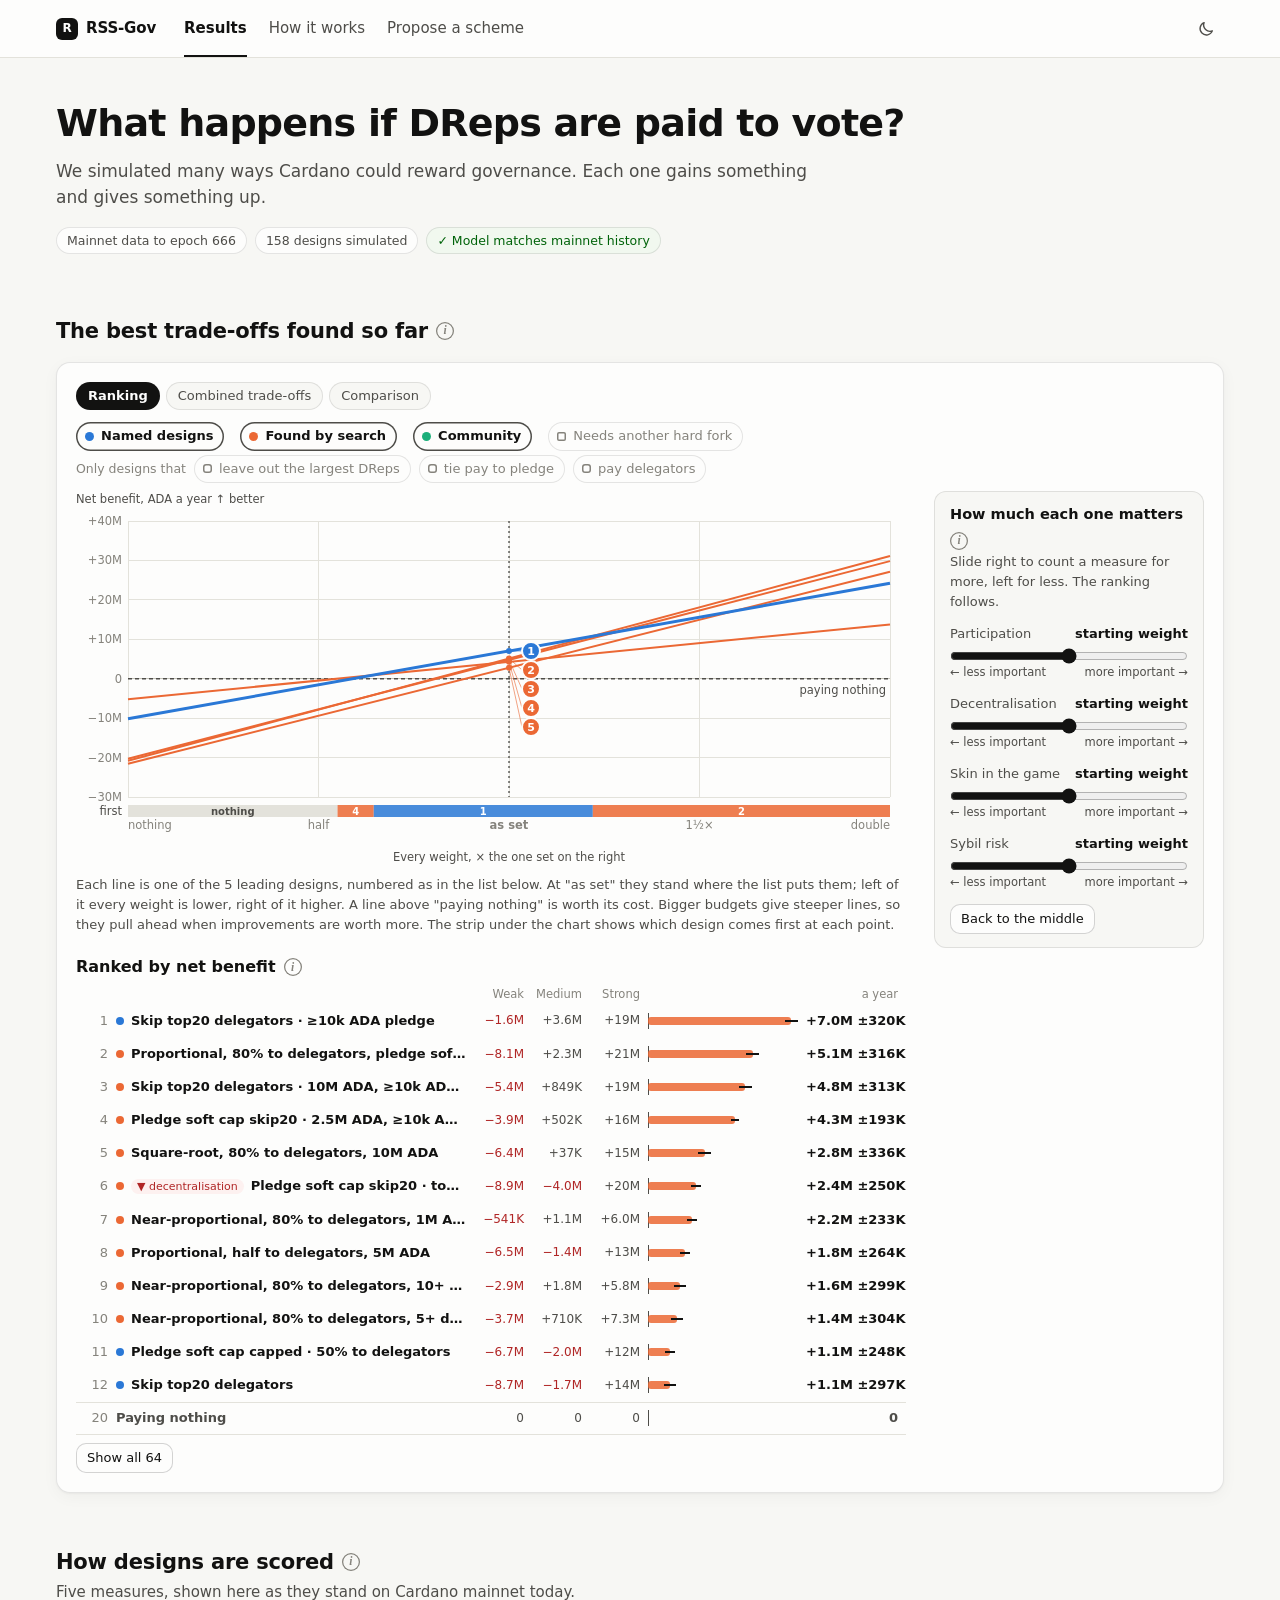
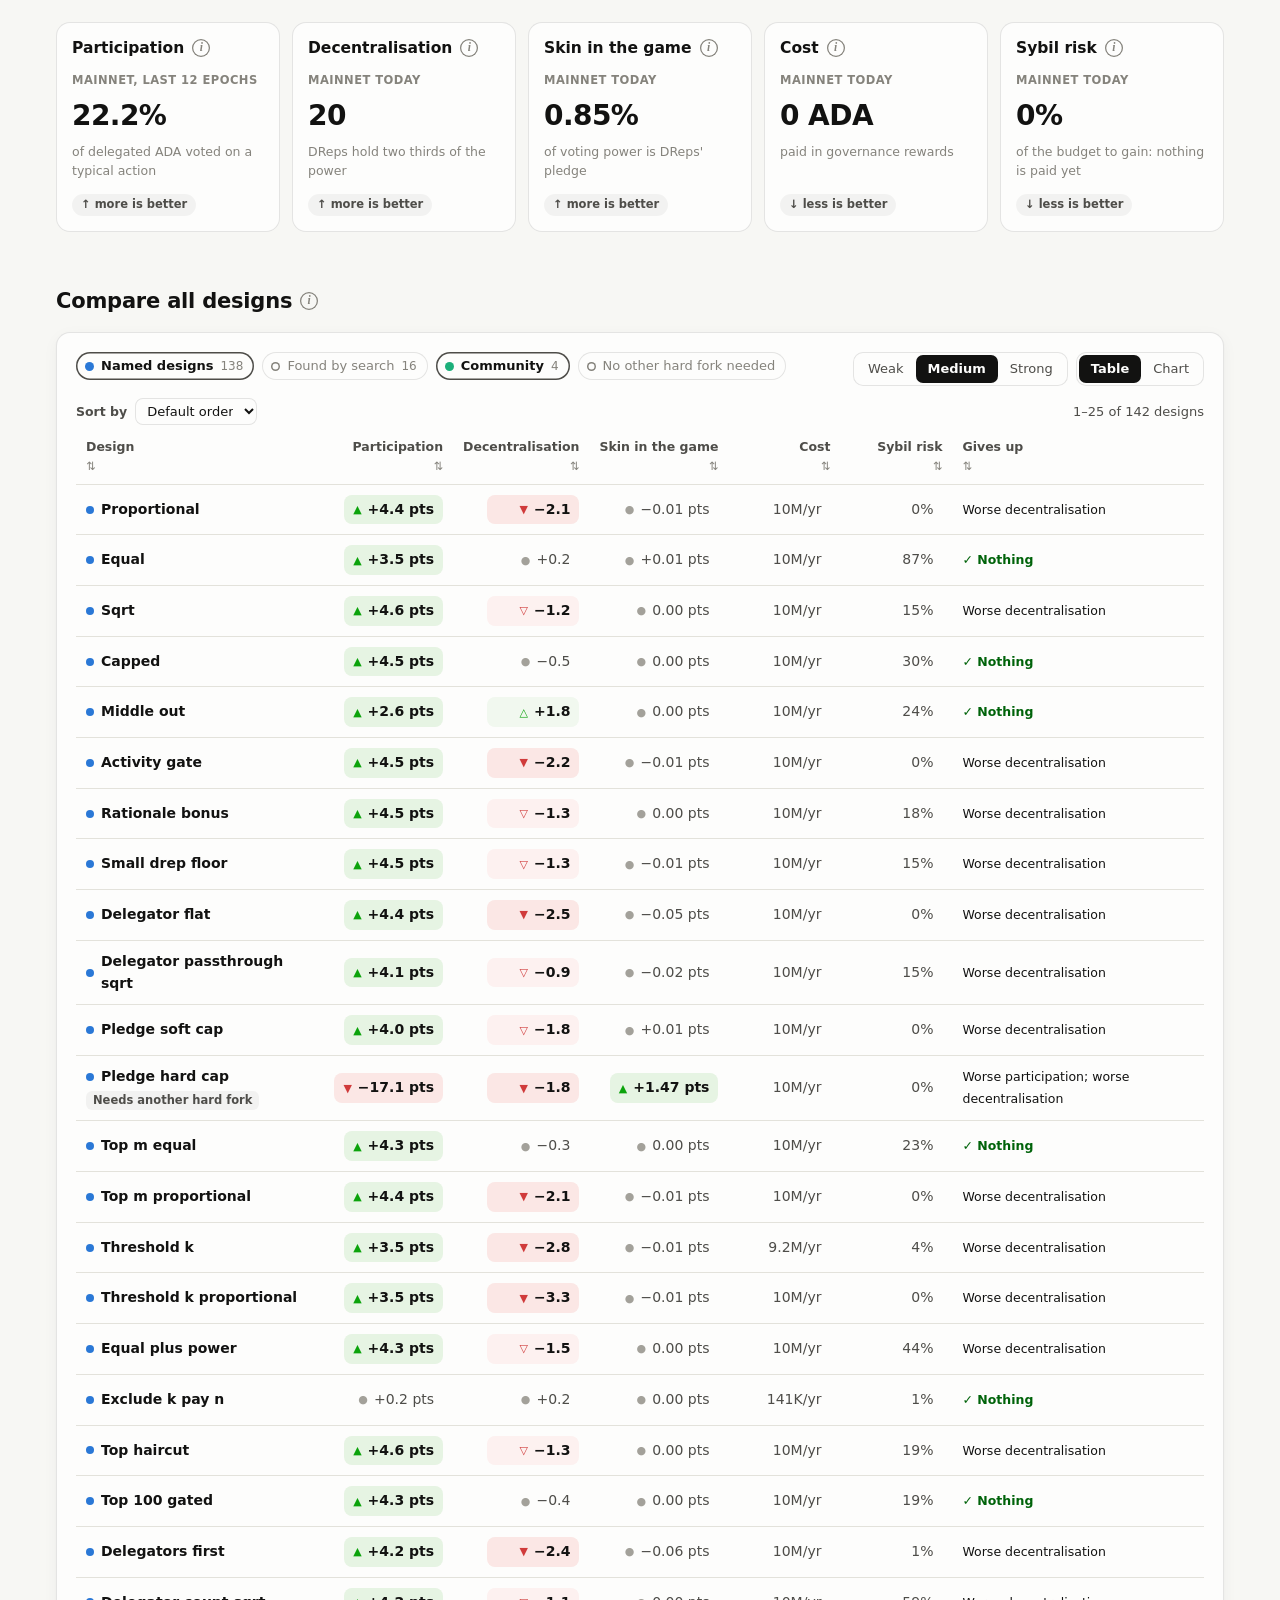
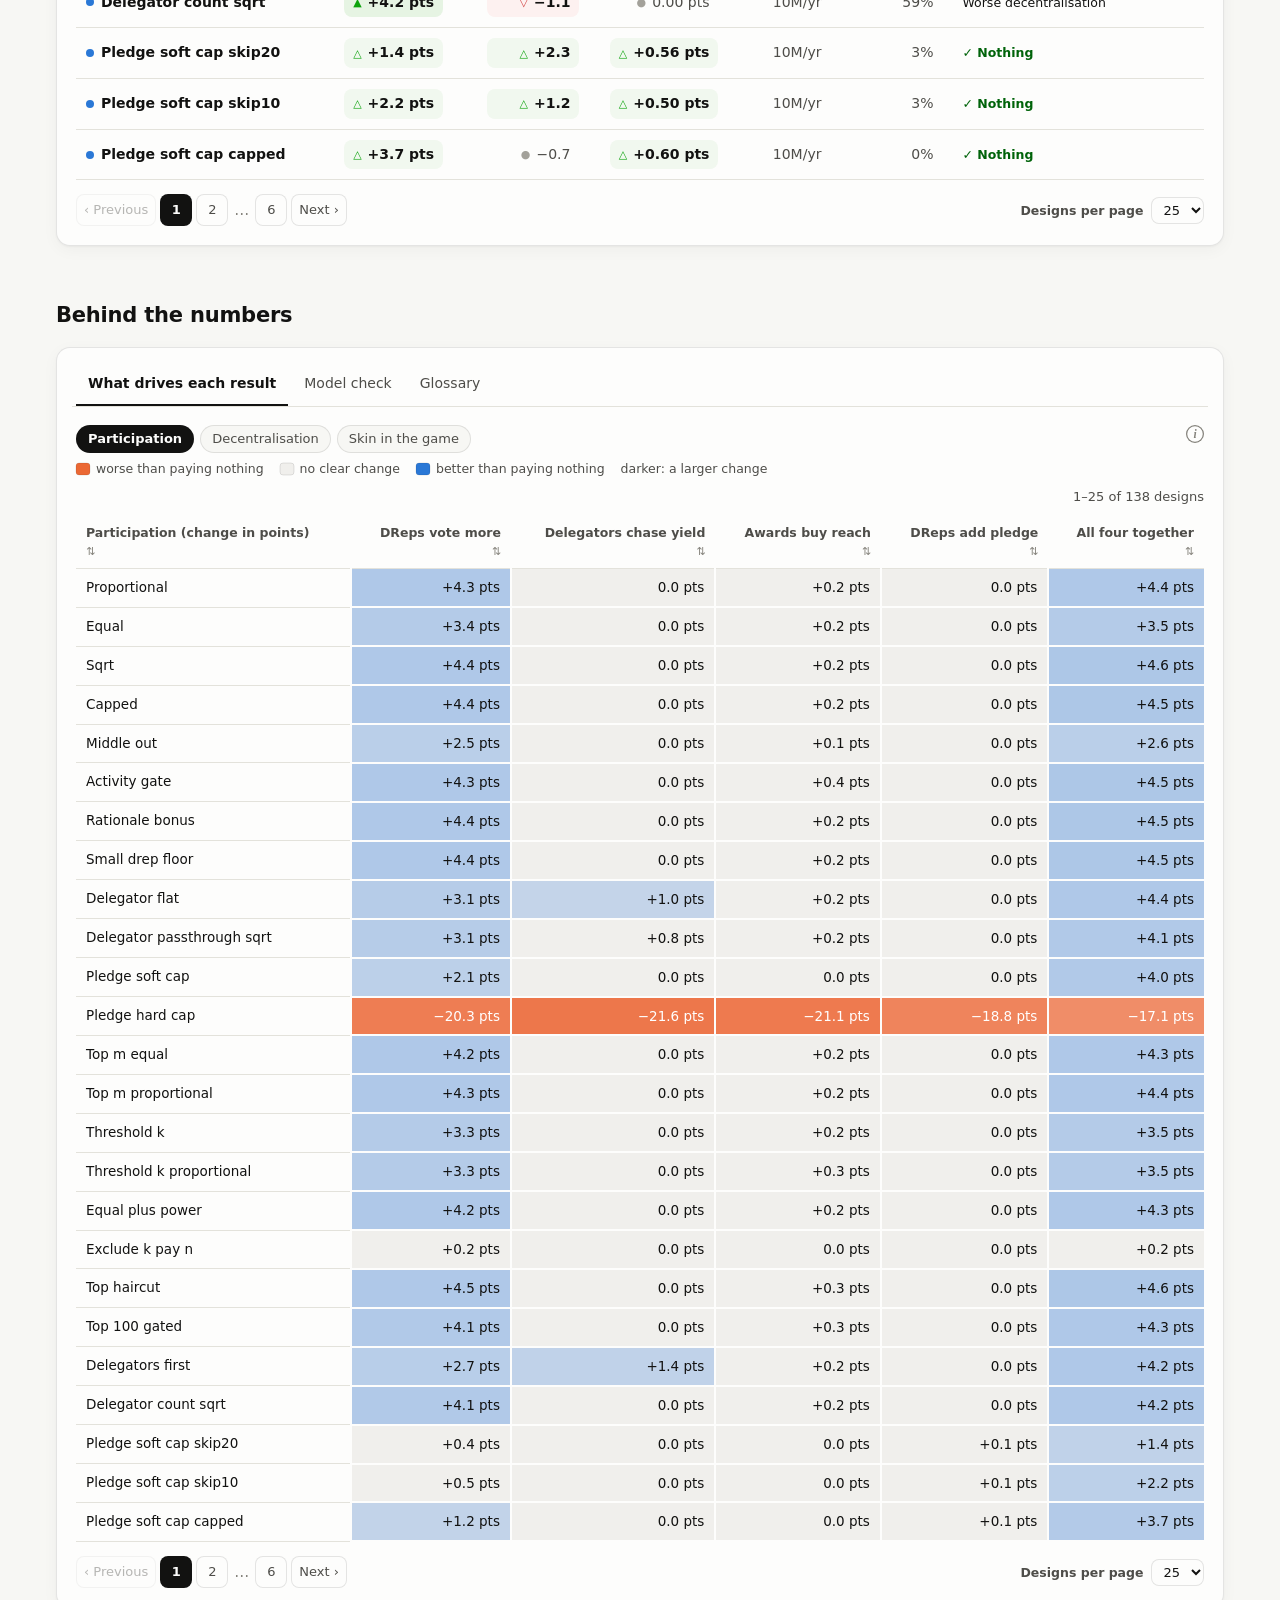
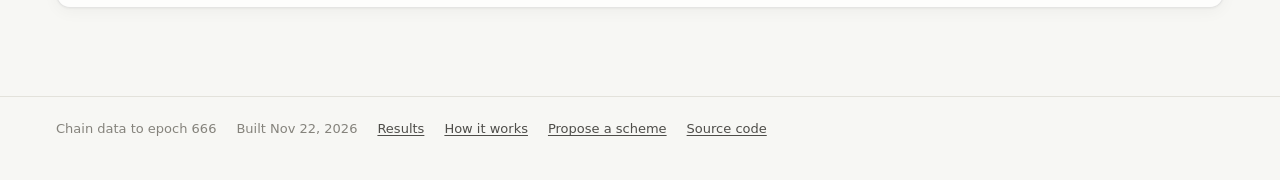
==== results/site/index.html @ 4164be08 "Ranking tab: clearer chart, weight sliders - Chart: rank badges sit where the lines cross the weight" ====
<!doctype html>
<html lang="en">
<head>
<meta charset="utf-8">
<meta name="viewport" content="width=device-width, initial-scale=1">
<title>RSS-Gov results</title>
<meta name="description" content="What happens if Cardano DReps are paid to vote? Reward designs compared on participation, decentralisation, skin in the game, cost and Sybil risk.">
<link rel="stylesheet" href="site.css?v=5702b52c93">
</head>
<body>
<a href="#best" class="skip">Skip to the results</a>
<nav class="site" aria-label="Site">
  <div class="inner">
    <a class="brand" href="index.html"><span class="logo" aria-hidden="true">R</span><span class="word">RSS-Gov</span></a>
    <a class="page" href="index.html" aria-current="page">Results</a>
    <a class="page" href="methods.html"><span class="long">How it works</span><span class="short">Method</span></a>
    <a class="page" href="propose.html"><span class="long">Propose a scheme</span><span class="short">Propose</span></a>
    <span class="spacer"></span>
    <button class="icon-btn" id="theme" type="button" aria-label="Switch theme"></button>
  </div>
</nav>
<main>
  <header class="hero">
    <h1>What happens if DReps are paid to vote?</h1>
    <p class="lead">We simulated many ways Cardano could reward governance. Each one gains something and gives something up.</p>
    <div class="meta" id="meta"></div>
  </header>
  <div id="banner"></div>

  <section class="block" id="best" aria-labelledby="best-title">
    <div class="section-head title-row">
      <h2 id="best-title">The best trade-offs found so far</h2>
      <button class="info" type="button" aria-label="About this chart" data-info="Ranking puts every design in order of its net benefit: what its gains are worth, minus its cost, in ADA a year. What a gain is worth is a judgement; set it yourself on the right of that tab.||The switches above the chart pick which designs count, in every tab. “Only designs that…” keeps the designs that do every one of the things switched on.||Each dot is one reward design, simulated over six months and placed by how much it changes two measures compared with paying nothing. In the Comparison tab you pick the two measures; each one keeps the same scale whichever axis it is on and whatever the reaction strength.||The line joins the designs that no other design beats on both measures at once: the best trade-offs on offer. Anything inside the shaded area is beaten by something on the line.||Designs that need another hard fork are left out at first. Switch them on above the chart.||The line only looks at the two measures shown. Check the other three in the table further down."></button>
    </div>
    <div class="card">
      <div class="card-head">
        <div class="control-group" id="lead-tabs">
          <div class="chips" id="presets" role="group" aria-label="Chart"></div>
          <div class="control-group" id="axis-pick"></div>
        </div>
        <div class="control-group" id="best-scenario">
          <span class="label">Reaction to rewards</span>
          <span class="seg scenario"></span>
          <button class="info" type="button" aria-label="What is the reaction to rewards?" data-info="Nobody knows yet how strongly DReps and delegators will react to being paid.||So every design is simulated three times: with a weak, a medium and a strong reaction. Switch between them to see how much a result depends on it.||Only real-world data can say which is right."></button>
        </div>
      </div>
      <div class="legend" id="best-legend"></div>
      <div class="lead-grid" id="pair">
        <div>
          <div class="legend" id="pair-key"></div>
          <div id="scatter"></div>
        </div>
        <aside class="side">
          <div id="frontier-list"></div>
        </aside>
      </div>
      <div class="lead-grid" id="ranking" hidden>
        <div>
          <div id="rank-chart"></div>
          <div id="rank-list"></div>
        </div>
        <aside class="side"><div class="coverage" id="rank-side"></div></aside>
      </div>
      <div class="lead-grid" id="combined" hidden>
        <div>
          <div id="coverage-chart"></div>
          <div id="contrib"></div>
        </div>
        <aside class="side"><div class="coverage" id="coverage"></div></aside>
      </div>
    </div>
  </section>

  <section class="block" aria-labelledby="measures-title">
    <div class="section-head">
      <div class="title-row">
        <h2 id="measures-title">How designs are scored</h2>
        <button class="info" type="button" aria-label="Mainnet versus simulated values" data-info="The big numbers are measured on Cardano mainnet today.||Designs are compared with a simulation of the next six months with no rewards (the value in each card's i), not with mainnet directly. That way both sides of every comparison come from the same model."></button>
      </div>
      <p>Five measures, shown here as they stand on Cardano mainnet today.</p>
    </div>
    <div class="measures" id="measures"></div>
  </section>

  <section class="block" id="compare" aria-labelledby="compare-title">
    <div class="section-head title-row">
      <h2 id="compare-title">Compare all designs</h2>
      <button class="info" type="button" aria-label="How to read the table" data-info="Each cell is the change compared with paying nothing.||Green is better, red is worse, grey is no clear difference. A solid arrow (▲▼) holds under every reaction strength; a hollow one (△▽) only under some.||Click a column heading, or use Sort by, to reorder the designs. Click a design to see what it does, in plain words."></button>
    </div>
    <div class="card">
      <div class="card-head">
        <div class="control-group">
          <span class="control-group" id="kinds"></span>
          <button class="toggle" id="pilot-only" type="button" aria-pressed="false" style="--kind: var(--ink)"><span class="dot"></span>No other hard fork needed</button>
        </div>
        <div class="control-group">
          <span class="seg scenario"></span>
          <span class="seg" id="view" role="group" aria-label="View">
            <button type="button" data-v="table">Table</button>
            <button type="button" data-v="chart">Chart</button>
          </span>
        </div>
      </div>
      <div class="table-tools" id="table-tools"></div>
      <div id="view-table" class="tablewrap"></div>
      <div id="view-chart" hidden>
        <div class="legend" id="score-legend"></div>
        <div id="scorecard"></div>
      </div>
      <div class="pager" id="pager"></div>
    </div>
  </section>

  <section class="block" id="deeper" aria-labelledby="deeper-title">
    <div class="section-head">
      <h2 id="deeper-title">Behind the numbers</h2>
    </div>
    <div class="card">
      <div class="tabs" role="tablist" id="tabs">
        <button role="tab" type="button" data-tab="assumptions">What drives each result</button>
        <button role="tab" type="button" data-tab="model">Model check</button>
        <button role="tab" type="button" data-tab="glossary">Glossary</button>
      </div>
      <div class="tabpanel" role="tabpanel" data-panel="assumptions">
        <div class="card-head" style="margin-bottom:6px">
          <div class="chips" id="heat-axis"></div>
          <button class="info" type="button" aria-label="About this table" data-info="There are four ways people might react to rewards. Each column switches on just one of them; the last switches on all four.||If a result shows up in only one column, it rests on that single assumption.||Grey: smaller than a meaningful change. Darker colour: a larger change.||Click a column heading to sort by it."></button>
        </div>
        <div class="legend" id="heat-legend"></div>
        <div class="table-tools"><span class="small count-note" id="heat-count"></span></div>
        <div class="tablewrap"><div id="heat"></div></div>
        <div class="pager" id="heat-pager"></div>
      </div>
      <div class="tabpanel" role="tabpanel" data-panel="model" hidden>
        <div class="title-row" style="margin-bottom:8px"><span class="small" id="valid-note"></span><button class="info" type="button" id="valid-info" aria-label="How the model is checked"></button></div>
        <div class="legend">
          <span><svg width="16" height="8"><line x1="1" y1="4" x2="15" y2="4" stroke="var(--ink)" stroke-width="2" stroke-linecap="round"/></svg>mainnet</span>
          <span><svg width="16" height="8"><line x1="1" y1="4" x2="15" y2="4" stroke="var(--c1)" stroke-width="2" stroke-linecap="round"/></svg>model average</span>
          <span><svg width="16" height="10"><rect x="0" y="0" width="16" height="10" rx="2" fill="var(--c1)" opacity="0.14"/></svg>95% of model runs</span>
        </div>
        <div id="bands" style="display:grid; grid-template-columns: repeat(auto-fit, minmax(260px, 1fr)); gap: 18px"></div>
        <details class="more" style="margin-top:14px"><summary>Every check, in numbers</summary><div class="tablewrap" id="checks"></div></details>
      </div>
      <div class="tabpanel" role="tabpanel" data-panel="glossary" hidden>
        <dl class="glossary" id="glossary"></dl>
        <p class="small"><a href="methods.html">The full methodology</a> · <a href="propose.html">Propose a scheme of your own</a></p>
      </div>
    </div>
  </section>
</main>
<footer class="site"><div class="inner"></div></footer>

<aside class="drawer" id="drawer" role="dialog" aria-modal="false" aria-labelledby="detail-title" aria-hidden="true">
  <div class="drawer-top">
    <span id="drawer-kind" class="small"></span>
    <button class="icon-btn" id="drawer-close" type="button" aria-label="Close"><svg viewBox="0 0 24 24" fill="none" stroke="currentColor" stroke-width="2" stroke-linecap="round" aria-hidden="true"><path d="M6 6l12 12M18 6L6 18"/></svg></button>
  </div>
  <div class="drawer-body" id="detail"></div>
</aside>
<div id="tip" role="tooltip"></div>
<script src="data.js?v=281ec1a5e0"></script>
<script src="common.js?v=9c15bd357b"></script>
<script src="ranking.js?v=c0deb0285a"></script>
<script src="dashboard.js?v=32fa71e28b"></script>
</body>
</html>
---- results/site/site.css ----
/* RSS-Gov site. Colours are tokens; dark mode has its own steps, not an inversion. */
:root {
  color-scheme: light;
  --page: #f7f7f4; --surface: #fdfdfc; --raised: #ffffff; --ink: #121211; --ink-2: #4e4d49; --muted: #85837c;
  --grid: #e3e2db; --baseline: #c3c2b7; --ring: rgba(18,18,17,0.10); --ring-2: rgba(18,18,17,0.18); --wash: rgba(18,18,17,0.045);
  --c1: #2a78d6; --c2: #eb6834; --c3: #1baf7a;
  --good: #0ca30c; --bad: #d03b3b; --neutral: #a3a19a; --good-text: #00630a; --bad-text: #b02626;
  --good-bg: #e6f4e3; --good-bg-2: #f1f8ef; --bad-bg: #fbe7e5; --bad-bg-2: #fdf1f0;
  --div-better: #2a78d6; --div-worse: #eb6834; --div-mid: #f0efec;
  --accent-bg: #eef4fc;
  --band: 0.16;
  --shadow: 0 1px 2px rgba(0,0,0,0.04), 0 4px 16px rgba(0,0,0,0.04);
  --radius: 14px;
}
@media (prefers-color-scheme: dark) {
  :root:where(:not([data-theme="light"])) {
    color-scheme: dark;
    --page: #0f0f0e; --surface: #1a1a19; --raised: #212120; --ink: #f0efec; --ink-2: #c3c2b7; --muted: #8f8d86;
    --grid: #2e2e2b; --baseline: #45443f; --ring: rgba(255,255,255,0.10); --ring-2: rgba(255,255,255,0.20); --wash: rgba(255,255,255,0.06);
    --c1: #3987e5; --c2: #d95926; --c3: #199e70; --neutral: #6f6e69; --good-text: #5fcf5a; --bad-text: #f07a72;
    --good-bg: #183a1a; --good-bg-2: #1b2a1b; --bad-bg: #432020; --bad-bg-2: #2d1e1d;
    --div-better: #3987e5; --div-worse: #d95926; --div-mid: #383835;
    --accent-bg: #18263a;
    --band: 0.26;
    --shadow: 0 1px 2px rgba(0,0,0,0.3), 0 4px 16px rgba(0,0,0,0.25);
  }
}
:root[data-theme="dark"] {
  color-scheme: dark;
  --page: #0f0f0e; --surface: #1a1a19; --raised: #212120; --ink: #f0efec; --ink-2: #c3c2b7; --muted: #8f8d86;
  --grid: #2e2e2b; --baseline: #45443f; --ring: rgba(255,255,255,0.10); --ring-2: rgba(255,255,255,0.20); --wash: rgba(255,255,255,0.06);
  --c1: #3987e5; --c2: #d95926; --c3: #199e70; --neutral: #6f6e69; --good-text: #5fcf5a; --bad-text: #f07a72;
  --good-bg: #183a1a; --good-bg-2: #1b2a1b; --bad-bg: #432020; --bad-bg-2: #2d1e1d;
  --div-better: #3987e5; --div-worse: #d95926; --div-mid: #383835;
  --accent-bg: #18263a;
  --band: 0.26;
  --shadow: 0 1px 2px rgba(0,0,0,0.3), 0 4px 16px rgba(0,0,0,0.25);
}

* { box-sizing: border-box; }
html, body { margin: 0; }
html { scroll-padding-top: 80px; }
body {
  background: var(--page); color: var(--ink);
  font: 15px/1.55 system-ui, -apple-system, "Segoe UI", Roboto, sans-serif;
  -webkit-font-smoothing: antialiased;
}
a { color: var(--c1); text-underline-offset: 2px; }
main { max-width: 1200px; margin: 0 auto; padding: 0 16px 72px; }
h1 { font-size: clamp(26px, 4vw, 38px); line-height: 1.15; margin: 0 0 12px; font-weight: 700; letter-spacing: -0.02em; text-wrap: balance; }
h2 { font-size: 21px; line-height: 1.25; margin: 0 0 4px; font-weight: 680; letter-spacing: -0.01em; }
h3 { font-size: 16px; line-height: 1.3; margin: 0 0 6px; font-weight: 650; }
p { margin: 0 0 10px; }
.small { font-size: 13px; color: var(--ink-2); }
.muted { color: var(--muted); }
.lead { font-size: 17px; color: var(--ink-2); max-width: 760px; text-wrap: pretty; }
.sub { color: var(--ink-2); max-width: 900px; }
.skip { position: absolute; left: -9999px; }
.skip:focus { left: 16px; top: 8px; z-index: 50; background: var(--surface); padding: 6px 12px; border-radius: 8px; box-shadow: var(--shadow); }
:focus-visible { outline: 2px solid var(--c1); outline-offset: 2px; border-radius: 4px; }

/* ---------- navigation ---------- */
nav.site { background: var(--surface); border-bottom: 1px solid var(--grid); }
nav.site .inner { max-width: 1200px; margin: 0 auto; padding: 0 16px; display: flex; align-items: center; gap: 4px 22px; min-height: 56px; }
nav.site .brand { font-weight: 750; color: var(--ink); text-decoration: none; display: inline-flex; align-items: center; gap: 8px; margin-right: 6px; letter-spacing: -0.01em; }
nav.site .brand .logo { width: 22px; height: 22px; border-radius: 6px; background: var(--ink); color: var(--surface); display: inline-grid; place-items: center; font-size: 12px; font-weight: 800; }
nav.site a.page { color: var(--ink-2); text-decoration: none; padding: 17px 0 15px; border-bottom: 2px solid transparent; white-space: nowrap; }
nav.site a.page:hover { color: var(--ink); }
nav.site a.page[aria-current="page"] { color: var(--ink); border-bottom-color: var(--ink); font-weight: 600; }
nav.site .spacer { flex: 1; }
.icon-btn { width: 36px; height: 36px; display: inline-grid; place-items: center; background: none; border: 0; border-radius: 10px; cursor: pointer; color: var(--ink-2); }
.icon-btn:hover { background: var(--wash); color: var(--ink); }
.icon-btn svg { width: 18px; height: 18px; }
@media (max-width: 600px) {
  nav.site .inner { gap: 4px 14px; }
  nav.site .brand .word, nav.site .long { display: none; }
}
@media (min-width: 601px) { nav.site .short { display: none; } }

/* ---------- hero ---------- */
.hero { padding: 44px 0 8px; }
.eyebrow { font-size: 12.5px; font-weight: 650; letter-spacing: 0.06em; text-transform: uppercase; color: var(--muted); margin-bottom: 10px; }
.meta { display: flex; flex-wrap: wrap; gap: 8px; margin-top: 16px; }
.badge { display: inline-flex; align-items: center; gap: 6px; font-size: 12.5px; padding: 4px 11px;
  border-radius: 999px; box-shadow: inset 0 0 0 1px var(--ring); background: var(--surface); color: var(--ink-2); white-space: nowrap; text-decoration: none; }
a.badge:hover { box-shadow: inset 0 0 0 1px var(--ring-2); color: var(--ink); }
.badge .dot { width: 8px; height: 8px; border-radius: 50%; flex: none; }
.badge.good { color: var(--good-text); background: var(--good-bg-2); }
.badge.bad { color: var(--bad-text); background: var(--bad-bg-2); }

/* ---------- sections ---------- */
section.block { margin-top: 56px; }
.section-head { margin-bottom: 18px; max-width: 820px; }
.section-head .step { display: inline-flex; align-items: center; gap: 8px; font-size: 12.5px; font-weight: 650; letter-spacing: 0.06em; text-transform: uppercase; color: var(--muted); margin-bottom: 6px; }
.section-head p { color: var(--ink-2); margin: 6px 0 0; }
.card { background: var(--surface); border-radius: var(--radius); box-shadow: inset 0 0 0 1px var(--ring), var(--shadow); padding: 20px; margin: 16px 0; min-width: 0; }
.card-head { display: flex; justify-content: space-between; gap: 12px; flex-wrap: wrap; align-items: flex-start; margin-bottom: 12px; }

/* ---------- the five measures ---------- */
.measures { display: grid; grid-template-columns: repeat(5, minmax(0, 1fr)); gap: 12px; }
@media (max-width: 1080px) { .measures { grid-template-columns: repeat(auto-fit, minmax(200px, 1fr)); } }
@media (max-width: 600px) { .measures { grid-template-columns: 1fr 1fr; gap: 10px; } .measure { padding: 14px; } .measure .m-value { font-size: 24px; } }
.measure { background: var(--surface); border-radius: var(--radius); box-shadow: inset 0 0 0 1px var(--ring); padding: 16px; display: flex; flex-direction: column; gap: 4px; }
.measure .m-title { font-weight: 680; font-size: 15.5px; }
.measure .dir { align-self: flex-start; margin-top: auto; font-size: 11.5px; font-weight: 600; color: var(--ink-2); background: var(--wash); border-radius: 999px; padding: 2px 9px; white-space: nowrap; }
.measure .m-note { margin-bottom: 10px; }
.measure .m-value { font-size: 28px; font-weight: 700; letter-spacing: -0.02em; margin-top: 6px; font-variant-numeric: tabular-nums; }
.measure .m-note { font-size: 12.5px; color: var(--muted); }

/* ---------- findings ---------- */
.findings { display: grid; grid-template-columns: repeat(3, minmax(0, 1fr)); gap: 12px; }
@media (max-width: 900px) { .findings { grid-template-columns: minmax(0, 1fr); } }
.finding { background: var(--surface); border-radius: var(--radius); box-shadow: inset 0 0 0 1px var(--ring); padding: 18px 18px 14px; position: relative; overflow: hidden; }
.finding::before { content: ""; position: absolute; inset: 0 auto 0 0; width: 4px; background: var(--tone, var(--neutral)); }
.finding .big { font-size: 30px; font-weight: 750; letter-spacing: -0.02em; line-height: 1.1; margin: 2px 0 8px; font-variant-numeric: tabular-nums; }
.finding p { color: var(--ink-2); font-size: 14px; margin: 0 0 6px; }
.finding.good { --tone: var(--good); } .finding.bad { --tone: var(--bad); }
.shortlist { margin-top: 12px; background: var(--accent-bg); border-radius: var(--radius); box-shadow: inset 0 0 0 1px var(--ring); padding: 20px; }
.shortlist h3 { font-size: 18px; }
.shortlist .designs { display: grid; grid-template-columns: repeat(auto-fit, minmax(260px, 1fr)); gap: 10px; margin: 12px 0 8px; }

/* ---------- controls ---------- */
.controls { position: sticky; top: 0; z-index: 6; display: flex; flex-wrap: wrap; gap: 10px 22px; align-items: center;
  padding: 12px 0; background: color-mix(in oklab, var(--page) 92%, transparent); backdrop-filter: blur(8px); border-bottom: 1px solid var(--grid); }
@media (max-width: 760px) { .controls { position: static; } }
.control-group { display: flex; align-items: center; gap: 8px; flex-wrap: wrap; }
.control-group > .label { font-size: 12.5px; font-weight: 600; color: var(--ink-2); }
#lead-tabs, #axis-pick { min-width: 0; max-width: 100%; }
#axis-pick { flex-wrap: nowrap; gap: 6px; }
#axis-pick select { font-size: 13px; min-width: 0; flex: 0 1 auto; padding: 5px 6px; field-sizing: content; }
#axis-pick .swap { width: 30px; height: 30px; flex: none; font-size: 16px; }
.toggle { display: inline-flex; align-items: center; gap: 7px; border: 0; background: var(--surface); box-shadow: inset 0 0 0 1px var(--ring); border-radius: 999px; padding: 4px 11px 4px 9px; font-size: 13px; cursor: pointer; color: var(--muted); }
.toggle .dot { width: 9px; height: 9px; border-radius: 50%; box-shadow: inset 0 0 0 1.5px currentColor; }
.toggle[aria-pressed="true"] { color: var(--ink); box-shadow: inset 0 0 0 1.5px var(--ink-2); font-weight: 600; }
.toggle[aria-pressed="true"] .dot { background: var(--kind); box-shadow: none; }
.toggle .count { font-weight: 500; color: var(--muted); font-size: 12px; }
.seg { display: inline-flex; background: var(--surface); box-shadow: inset 0 0 0 1px var(--ring); border-radius: 10px; padding: 3px; }
.seg button { border: 0; background: none; padding: 4px 12px; border-radius: 7px; cursor: pointer; color: var(--ink-2); font-size: 13px; }
.seg button[aria-pressed="true"] { background: var(--ink); color: var(--surface); font-weight: 600; }
.info { width: 18px; height: 18px; border-radius: 50%; border: 0; padding: 0; flex: none; background: none; box-shadow: inset 0 0 0 1.25px var(--muted); color: var(--muted);
  font: italic 600 11.5px/1 Georgia, "Times New Roman", serif; cursor: help; display: inline-grid; place-items: center; vertical-align: middle; }
.info:hover, .info:focus-visible { color: var(--ink); box-shadow: inset 0 0 0 1.25px var(--ink); }
#tip.note { max-width: 340px; padding: 11px 14px; font-size: 13px; line-height: 1.5; }
#tip.note .row + .row { margin-top: 6px; }
#tip.note .row:first-child .v { font-size: 13.5px; }
.title-row { display: flex; align-items: center; gap: 8px; flex-wrap: wrap; }
.title-row h2, .title-row h3 { margin: 0; }
select, .card select { background: var(--surface); border: 0; box-shadow: inset 0 0 0 1px var(--ring); border-radius: 8px; padding: 5px 8px; }

button, select, input, textarea { font: inherit; color: var(--ink); }
button.ghost, a.button { background: var(--surface); border: 0; box-shadow: inset 0 0 0 1px var(--ring-2); border-radius: 10px; padding: 7px 14px; cursor: pointer; text-decoration: none; color: var(--ink); display: inline-flex; align-items: center; gap: 6px; font-size: 14px; }
button.ghost:hover, a.button:hover { background: var(--wash); }
button.primary, a.primary { background: var(--ink); color: var(--surface); border: 0; border-radius: 10px; padding: 8px 18px; cursor: pointer; font-weight: 650; text-decoration: none; display: inline-flex; align-items: center; gap: 6px; font-size: 14px; }
button.primary:hover, a.primary:hover { opacity: 0.88; }
button.primary:disabled { opacity: 0.45; cursor: not-allowed; }
.chips { display: flex; flex-wrap: wrap; gap: 6px; }
.chips button { border: 0; background: var(--page); box-shadow: inset 0 0 0 1px var(--ring); border-radius: 999px; padding: 4px 12px; font-size: 13px; cursor: pointer; color: var(--ink-2); }
.chips button:hover { color: var(--ink); }
.chips button[aria-pressed="true"] { color: var(--surface); background: var(--ink); box-shadow: none; font-weight: 600; }
.legend { display: flex; flex-wrap: wrap; gap: 4px 16px; font-size: 12.5px; color: var(--ink-2); margin: 4px 0 8px; }
.legend span { display: inline-flex; align-items: center; gap: 6px; }

/* ---------- comparison table ---------- */
table { border-collapse: collapse; width: 100%; font-size: 13.5px; }
th, td { text-align: left; padding: 8px 10px; border-bottom: 1px solid var(--grid); vertical-align: top; }
th { font-weight: 600; color: var(--ink-2); font-size: 12.5px; }
td.num, th.num { text-align: right; font-variant-numeric: tabular-nums; white-space: nowrap; }
th.sortable { cursor: pointer; user-select: none; }
th.sortable:hover { color: var(--ink); }
th .th-sort { all: unset; cursor: pointer; display: inline-flex; flex-direction: column; gap: 1px; color: inherit; border-radius: 4px; }
th.num .th-sort { align-items: flex-end; }
th .th-sort:hover, th .th-sort.on { color: var(--ink); }
th .th-sort:focus-visible { outline: 2px solid var(--ink); outline-offset: 2px; }
th .th-sort .hint { font-weight: 400; color: var(--muted); font-size: 11px; }
th .th-sort.on .hint { color: var(--ink-2); font-weight: 600; }
.table-tools { display: flex; align-items: center; gap: 8px 12px; flex-wrap: wrap; margin: 0 0 8px; }
.table-tools select, .pager .per select { font-size: 13px; field-sizing: content; }
.table-tools .sort-dir { color: var(--ink); padding: 4px 11px; }
.table-tools .count-note { margin-left: auto; }
.pager { display: flex; align-items: center; justify-content: space-between; gap: 10px 16px; flex-wrap: wrap; margin-top: 14px; }
.pager:empty { display: none; }
.pages { display: flex; align-items: center; gap: 4px; flex-wrap: wrap; }
.pages .pg { min-width: 32px; height: 32px; padding: 0 8px; border: 0; border-radius: 8px; background: none; box-shadow: inset 0 0 0 1px var(--ring); color: var(--ink-2); cursor: pointer; font-size: 13px; font-variant-numeric: tabular-nums; }
.pages .pg:hover:not(:disabled) { color: var(--ink); background: var(--wash); }
.pages .pg[aria-current="page"] { background: var(--ink); color: var(--surface); box-shadow: none; font-weight: 650; cursor: default; }
.pages .pg:disabled:not([aria-current]) { opacity: 0.4; cursor: default; }
.pages .gap { color: var(--muted); padding: 0 2px; }
.pager .per { margin-left: auto; }
tbody tr.pick { cursor: pointer; }
tbody tr.pick:hover { background: var(--wash); }
tbody tr.sel { background: var(--wash); box-shadow: inset 3px 0 0 var(--ink); }
.tablewrap { overflow-x: auto; }
table.compare { font-size: 14px; }
table.compare th { vertical-align: bottom; padding-top: 4px; }
table.compare th .hint { display: block; font-weight: 400; color: var(--muted); font-size: 11.5px; }
table.compare td { vertical-align: middle; padding: 10px; }
table.compare td.design { min-width: 230px; max-width: 340px; }
.dname { font-weight: 650; display: flex; align-items: center; gap: 7px; }
.dname .kind { width: 8px; height: 8px; border-radius: 50%; flex: none; }
.cell { display: inline-flex; align-items: center; justify-content: flex-end; gap: 6px; min-width: 92px; padding: 4px 9px; border-radius: 8px; font-variant-numeric: tabular-nums; white-space: nowrap; font-weight: 560; }
.cell .sym { font-size: 11px; }
.cell.good { background: var(--good-bg); } .cell.good .sym { color: var(--good); }
.cell.good-some { background: var(--good-bg-2); } .cell.good-some .sym { color: var(--good); }
.cell.bad { background: var(--bad-bg); } .cell.bad .sym { color: var(--bad); }
.cell.bad-some { background: var(--bad-bg-2); } .cell.bad-some .sym { color: var(--bad); }
.cell.flat { color: var(--ink-2); font-weight: 400; } .cell.flat .sym { color: var(--neutral); }
.verdict { font-size: 12.5px; }
.verdict.ok { color: var(--good-text); font-weight: 600; }
.verdict .gives { color: var(--ink-2); }
.tag { display: inline-block; font-size: 11.5px; font-weight: 600; padding: 1px 7px; border-radius: 6px; background: var(--wash); color: var(--ink-2); margin-top: 3px; }
@media (max-width: 760px) {
  table.compare thead { display: none; }
  table.compare, table.compare tbody { display: block; }
  table.compare tr { display: grid; grid-template-columns: repeat(3, minmax(0, 1fr)); gap: 8px 8px; padding: 14px 2px; border-bottom: 1px solid var(--grid); }
  table.compare td { display: flex; flex-direction: column; gap: 3px; border: 0; padding: 0; }
  table.compare td.design, table.compare td.vcol { grid-column: 1 / -1; max-width: none; }
  table.compare td.num { align-items: flex-start; }
  table.compare td[data-label]::before { content: attr(data-label); font-size: 11.5px; color: var(--muted); font-weight: 500; }
  .cell { justify-content: flex-start; min-width: 0; padding: 3px 7px; font-size: 13px; }
  table.compare td[data-label]::before { white-space: nowrap; overflow: hidden; text-overflow: ellipsis; }
  tbody tr.sel { box-shadow: inset 3px 0 0 var(--ink); }
}

/* ---------- charts ---------- */
svg { display: block; overflow: visible; }
svg text { fill: var(--muted); font-size: 11.5px; font-family: inherit; }
svg text.ink { fill: var(--ink); }
svg text.ink2 { fill: var(--ink-2); }
svg .grid { stroke: var(--grid); stroke-width: 1; shape-rendering: crispEdges; }
svg .base { stroke: var(--baseline); stroke-width: 1; shape-rendering: crispEdges; }
svg .hit { fill: transparent; cursor: pointer; }
svg .rowsel { fill: var(--wash); }
.axis-pick { display: flex; gap: 12px; flex-wrap: wrap; font-size: 13px; color: var(--ink-2); margin: 10px 0 0; }
.axis-pick label { display: inline-flex; align-items: center; gap: 6px; }

/* ---------- tabs ---------- */
.tabs { display: flex; gap: 4px; border-bottom: 1px solid var(--grid); margin: -4px -4px 18px; padding: 0 4px; overflow-x: auto; overflow-y: hidden; scrollbar-width: none; }
.tabs::-webkit-scrollbar { display: none; }
.tabs button { border: 0; background: none; padding: 10px 12px; font-size: 14px; color: var(--ink-2); cursor: pointer; border-bottom: 2px solid transparent; white-space: nowrap; }
.tabs button:hover { color: var(--ink); }
.tabs button[aria-selected="true"] { color: var(--ink); border-bottom-color: var(--ink); font-weight: 650; }
.tabpanel[hidden], [hidden] { display: none !important; }

/* ---------- detail drawer ----------
   Not modal: the page stays scrollable and usable beside it. Where the screen is wide
   enough, the page makes room for it instead of hiding behind it. */
.drawer { position: fixed; top: 0; right: 0; bottom: 0; width: min(500px, 100%); z-index: 31; background: var(--surface);
  box-shadow: -8px 0 32px rgba(0,0,0,0.18); transform: translateX(102%); visibility: hidden; transition: transform 0.22s ease, visibility 0s 0.22s; display: flex; flex-direction: column; }
body.drawer-open .drawer { transform: none; visibility: visible; transition: transform 0.22s ease; }
@media (min-width: 1100px) { body.drawer-open main { margin-right: min(500px, 100%); } }
@media (prefers-reduced-motion: reduce) { .drawer { transition: none; } }
.drawer-top { display: flex; align-items: center; justify-content: space-between; gap: 8px; padding: 12px 16px 12px 22px; border-bottom: 1px solid var(--grid); }
.drawer-body { overflow-y: auto; overscroll-behavior: contain; padding: 20px 22px 32px; }
.drawer h2 { font-size: 24px; margin: 6px 0 8px; }
.drawer .desc { font-size: 15px; color: var(--ink-2); }
.drawer .rule { font-size: 12.5px; color: var(--muted); font-family: ui-monospace, SFMono-Regular, Menlo, monospace; }
.effects { list-style: none; padding: 0; margin: 16px 0; display: grid; gap: 8px; }
.effects li { display: grid; grid-template-columns: 26px minmax(0, 1fr); gap: 4px 10px; padding: 10px 12px; border-radius: 12px; background: var(--page); box-shadow: inset 0 0 0 1px var(--ring); }
.effects .ico { width: 26px; height: 26px; border-radius: 8px; display: grid; place-items: center; font-size: 12px; background: var(--wash); color: var(--neutral); }
.effects .good .ico { background: var(--good-bg); color: var(--good); }
.effects .bad .ico { background: var(--bad-bg); color: var(--bad); }
.effects .what { font-weight: 650; font-size: 13.5px; }
.effects .say { font-size: 14px; color: var(--ink); }
.effects .range { font-size: 12.5px; color: var(--muted); }
details.more { border-top: 1px solid var(--grid); padding: 10px 0; }
details.more > summary { cursor: pointer; font-weight: 600; font-size: 14px; list-style: none; display: flex; justify-content: space-between; align-items: center; }
details.more > summary::-webkit-details-marker { display: none; }
details.more > summary::after { content: "+"; font-weight: 400; color: var(--muted); font-size: 18px; }
details.more[open] > summary::after { content: "−"; }
details.more > *:not(summary) { margin-top: 10px; }
.facts { display: grid; grid-template-columns: minmax(0, 1fr) auto; gap: 5px 14px; font-size: 13.5px; margin: 10px 0; }
.facts dt { color: var(--ink-2); }
.facts dd { margin: 0; text-align: right; font-variant-numeric: tabular-nums; font-weight: 560; }
.facts dd .was { color: var(--muted); font-weight: 400; }
ul.notes { margin: 6px 0 0; padding-left: 18px; color: var(--ink-2); font-size: 13px; }
.mark-good { color: var(--good); } .mark-bad { color: var(--bad); }
.quote { border-left: 3px solid var(--c3); padding: 4px 0 4px 12px; color: var(--ink); font-size: 14px; margin: 10px 0; white-space: pre-wrap; }

/* ---------- tooltip, misc ---------- */
#tip { position: fixed; pointer-events: none; z-index: 40; background: var(--raised); color: var(--ink);
  border-radius: 10px; box-shadow: 0 6px 24px rgba(0,0,0,0.16), inset 0 0 0 1px var(--ring);
  padding: 9px 12px; font-size: 12.5px; max-width: 320px; display: none; }
#tip .v { font-weight: 650; font-size: 13.5px; }
#tip .l { color: var(--ink-2); }
#tip .row { display: flex; gap: 8px; align-items: center; }
#tip .key { width: 12px; height: 2px; border-radius: 1px; flex: none; }
dl.glossary { display: grid; grid-template-columns: minmax(140px, 200px) minmax(0, 1fr); gap: 8px 18px; font-size: 14px; margin: 0 0 20px; }
dl.glossary dt { font-weight: 650; }
dl.glossary dd { margin: 0; color: var(--ink-2); }
@media (max-width: 600px) { dl.glossary { grid-template-columns: minmax(0, 1fr); gap: 2px; } dl.glossary dd { margin-bottom: 10px; } }
.warn { padding: 12px 16px; border-radius: 12px; background: var(--bad-bg-2); color: var(--bad-text); margin: 16px 0; }
.empty { color: var(--muted); padding: 24px 0; }
.split { display: grid; grid-template-columns: minmax(0, 1.7fr) minmax(0, 1fr); gap: 16px; margin: 16px 0; }
@media (max-width: 900px) { .split { grid-template-columns: minmax(0, 1fr); } }
footer.site { border-top: 1px solid var(--grid); }
footer.site .inner { max-width: 1200px; margin: 0 auto; padding: 22px 16px 40px; color: var(--muted); font-size: 13px; display: flex; flex-wrap: wrap; gap: 6px 20px; }
footer.site a { color: var(--ink-2); }

/* ---------- proposal form ---------- */
.form-grid { display: grid; grid-template-columns: minmax(0, 1.3fr) minmax(0, 1fr); gap: 20px; align-items: start; margin-top: 24px; }
@media (max-width: 900px) { .form-grid { grid-template-columns: minmax(0, 1fr); } }
.sticky { position: sticky; top: 16px; }
@media (max-width: 900px) { .sticky { position: static; } }
.form-step { display: flex; gap: 12px; align-items: center; margin: 26px 0 12px; }
.form-step:first-child { margin-top: 0; }
.form-step .n { width: 26px; height: 26px; border-radius: 50%; background: var(--ink); color: var(--surface); display: inline-grid; place-items: center; font-size: 13px; font-weight: 700; flex: none; }
.form-step h2 { font-size: 18px; }
.form-step p { margin: 2px 0 0; font-size: 13.5px; color: var(--ink-2); }
fieldset { border: 0; margin: 0; padding: 0; }
details.group { border-radius: 12px; box-shadow: inset 0 0 0 1px var(--ring); margin: 10px 0; background: var(--page); }
details.group > summary { cursor: pointer; padding: 12px 14px; font-weight: 650; display: flex; justify-content: space-between; align-items: center; gap: 10px; list-style: none; }
details.group > summary::-webkit-details-marker { display: none; }
details.group > summary .state-note { font-weight: 400; font-size: 12.5px; color: var(--muted); margin-left: auto; }
details.group > summary::after { content: "+"; font-weight: 400; color: var(--muted); font-size: 18px; }
details.group[open] > summary::after { content: "−"; }
details.group > fieldset { padding: 0 14px 6px; }
.field { display: grid; grid-template-columns: minmax(0, 1fr) 180px; gap: 2px 16px; padding: 12px 0; border-top: 1px solid var(--grid); }
@media (max-width: 560px) { .field { grid-template-columns: minmax(0, 1fr); } }
.field label { font-weight: 600; font-size: 14px; }
.field .control { grid-column: 2; grid-row: 1; display: flex; flex-direction: column; gap: 4px; align-items: stretch; }
.field > .title-row { align-self: start; padding-top: 6px; }
@media (max-width: 560px) { .field .control { grid-column: 1; grid-row: auto; } }
.control input[type="number"], .control select, .text input, .text textarea, select.wide {
  background: var(--surface); border: 0; box-shadow: inset 0 0 0 1px var(--ring-2); border-radius: 8px; padding: 7px 9px; width: 100%; }
.control input[type="range"] { width: 100%; accent-color: var(--ink); }
.control input[type="checkbox"] { width: 18px; height: 18px; accent-color: var(--ink); align-self: flex-end; }
.control .readout { font-size: 13px; color: var(--ink); text-align: right; font-variant-numeric: tabular-nums; font-weight: 560; }
.text { display: grid; gap: 4px; margin: 12px 0; }
.text label { font-weight: 600; font-size: 14px; }
.text textarea { min-height: 96px; resize: vertical; }
.actions { display: flex; gap: 8px; flex-wrap: wrap; align-items: center; margin-top: 16px; }
pre.yaml { background: var(--page); box-shadow: inset 0 0 0 1px var(--ring); border-radius: 8px; padding: 10px 12px; font-size: 12px; overflow-x: auto; max-height: 260px; }
.status { font-size: 13.5px; margin-top: 10px; }
.status:empty { display: none; }
.status.err { color: var(--bad-text); }
.status.ok { color: var(--good-text); }
.state { display: inline-flex; align-items: center; gap: 6px; font-size: 12.5px; white-space: nowrap; }
.state .dot { width: 8px; height: 8px; border-radius: 50%; }
.plain { font-size: 15px; line-height: 1.5; margin: 4px 0 12px; }
.kpis { display: grid; grid-template-columns: 1fr 1fr; gap: 8px; margin: 12px 0; }
.kpi { background: var(--page); border-radius: 10px; box-shadow: inset 0 0 0 1px var(--ring); padding: 10px 12px; }
.kpi .k { font-size: 12px; color: var(--ink-2); }
.kpi .v { font-size: 19px; font-weight: 700; font-variant-numeric: tabular-nums; }
.steps { display: grid; grid-template-columns: repeat(auto-fit, minmax(220px, 1fr)); gap: 12px; counter-reset: step; }
.steps > div { background: var(--surface); border-radius: var(--radius); box-shadow: inset 0 0 0 1px var(--ring); padding: 16px; font-size: 14px; color: var(--ink-2); }
.steps > div h3 { color: var(--ink); display: flex; gap: 8px; align-items: center; }
.steps > div h3::before { counter-increment: step; content: counter(step); width: 22px; height: 22px; border-radius: 50%; background: var(--wash); color: var(--ink); display: inline-grid; place-items: center; font-size: 12px; font-weight: 700; }

/* ---------- methodology prose ---------- */
.doc { display: grid; grid-template-columns: 240px minmax(0, 1fr); gap: 36px; align-items: start; padding-top: 36px; }
@media (max-width: 900px) { .doc { grid-template-columns: minmax(0, 1fr); } }
.doc .toc { position: sticky; top: 16px; font-size: 13.5px; max-height: calc(100vh - 32px); overflow-y: auto; }
@media (max-width: 900px) { .doc .toc { position: static; max-height: none; background: var(--surface); border-radius: var(--radius); box-shadow: inset 0 0 0 1px var(--ring); padding: 14px 16px; } }
.doc .toc ul { list-style: none; padding-left: 12px; margin: 4px 0; }
.doc .toc > ul { padding-left: 0; }
.doc .toc a { color: var(--ink-2); text-decoration: none; display: block; padding: 3px 0; }
.doc .toc a:hover { color: var(--ink); }
.prose { max-width: 780px; font-size: 16px; line-height: 1.7; }
.prose h1 { font-size: 32px; margin: 0 0 14px; }
.prose h2 { font-size: 22px; margin: 40px 0 12px; padding-top: 14px; border-top: 1px solid var(--grid); }
.prose h3 { font-size: 17px; margin: 26px 0 8px; }
.prose p, .prose ul, .prose ol { margin: 0 0 14px; }
.prose li { margin: 5px 0; }
.prose code { font-size: 0.86em; background: var(--wash); padding: 1px 5px; border-radius: 4px; }
.prose pre { background: var(--surface); box-shadow: inset 0 0 0 1px var(--ring); border-radius: 8px; padding: 12px 14px; overflow-x: auto; }
.prose pre code { background: none; padding: 0; }
.prose table { font-size: 14px; margin: 8px 0 16px; background: var(--surface); }
.prose .tablewrap { margin: 8px 0 16px; }
.prose a.headerlink { color: var(--muted); text-decoration: none; margin-left: 6px; font-weight: 400; opacity: 0; }
.prose h2:hover a.headerlink, .prose h3:hover a.headerlink { opacity: 1; }
.prose strong { font-weight: 660; }
.prose .diagram { margin: 18px 0 6px; overflow-x: auto; }
.prose .diagram + p > em:only-child { color: var(--ink-2); font-size: 14px; }
.diagram svg { width: 100%; min-width: 620px; height: auto; }
.diagram .box { fill: var(--surface); stroke: var(--ring-2); stroke-width: 1; }
.diagram .box.rule { fill: var(--accent-bg); }
.diagram .box.yes { fill: var(--good-bg-2); }
.diagram .hist { fill: var(--neutral); }
.diagram .pay { fill: var(--c1); }
.diagram .react { fill: var(--c2); }
.diagram .line { stroke: var(--ink-2); stroke-width: 1.5; fill: none; }
.diagram .head { fill: var(--ink-2); }
.diagram text { font-size: 12px; fill: var(--ink-2); }
.diagram text.t { font-size: 13px; font-weight: 650; fill: var(--ink); }
.diagram text.n { fill: var(--muted); }

/* ---------- the lead chart ---------- */
:root { --front-fill: rgba(42,120,214,0.08); }
:root[data-theme="dark"] { --front-fill: rgba(57,135,229,0.14); }
@media (prefers-color-scheme: dark) { :root:where(:not([data-theme="light"])) { --front-fill: rgba(57,135,229,0.14); } }
.lead-grid { display: grid; grid-template-columns: minmax(0, 1fr) 270px; gap: 28px; align-items: start; }
@media (max-width: 900px) { .lead-grid { grid-template-columns: minmax(0, 1fr); } }
.lead-grid .legend { gap: 6px 8px; align-items: center; margin-bottom: 12px; }
.lead-grid .legend .legend { gap: 6px 14px; font-size: 12px; color: var(--muted); }
.side { display: flex; flex-direction: column; gap: 22px; }
.side h3 { font-size: 14.5px; }
.coverage { padding: 14px 16px; border-radius: 12px; background: var(--page); box-shadow: inset 0 0 0 1px var(--ring); }
.cov-big { display: flex; align-items: baseline; gap: 8px; margin: 4px 0 6px; flex-wrap: wrap; }
.cov-big .v { font-size: 34px; font-weight: 750; letter-spacing: -0.02em; font-variant-numeric: tabular-nums; }
ol.front-list { list-style: none; padding: 0; margin: 8px 0 0; display: grid; gap: 2px; }
.front-item { width: 100%; display: grid; grid-template-columns: 10px minmax(0, 1fr); gap: 2px 8px; align-items: center; text-align: left; border: 0; background: none; padding: 6px 8px; border-radius: 8px; font-size: 13.5px; color: var(--ink); }
button.front-item { cursor: pointer; }
button.front-item:hover { background: var(--wash); }
.front-item .dot { width: 9px; height: 9px; border-radius: 50%; }
.front-item .nm { line-height: 1.35; }
.front-item .vals { grid-column: 2; font-size: 12px; color: var(--muted); font-variant-numeric: tabular-nums; white-space: nowrap; }
.measure .m-when { font-size: 11.5px; font-weight: 650; letter-spacing: 0.04em; text-transform: uppercase; color: var(--muted); margin-top: 10px; }
.measure .m-value { margin-top: 0; }

.cov-keys { display: grid; gap: 6px; margin: 12px 0 0; font-size: 13px; }
.cov-keys div { display: grid; grid-template-columns: 22px minmax(0, 1fr) auto; gap: 8px; align-items: center; }
.cov-keys b { font-variant-numeric: tabular-nums; }
.cov-keys svg { display: block; }

.contrib-head { display: flex; align-items: center; justify-content: space-between; gap: 10px; flex-wrap: wrap; margin: 22px 0 8px; }
/* coverage list: families, each opening onto its designs */
ol.fam-list { list-style: none; padding: 0; margin: 0; display: grid; gap: 2px; }
ol.fam-list li.dim { opacity: 0.38; }
.fam-row { width: 100%; display: grid; grid-template-columns: 18px minmax(0, 1fr) minmax(60px, 160px) 56px; gap: 10px; align-items: center; border: 0; background: none; padding: 8px; border-radius: 8px; text-align: left; font-size: 13.5px; color: var(--ink); }
button.fam-row { cursor: pointer; }
button.fam-row:hover { background: var(--wash); }
.fam-row.start { color: var(--ink-2); }
.fam-row.start .nm { font-weight: 500; }
.fam-row .chev { color: var(--ink-2); transition: transform 0.15s ease; }
@media (prefers-reduced-motion: reduce) { .fam-row .chev { transition: none; } }
.fam-row[aria-expanded="true"] .chev { transform: rotate(90deg); }
.fam-row .nm { font-weight: 650; line-height: 1.45; }
.fam-row .count { font-weight: 450; color: var(--muted); font-size: 12.5px; margin-left: 8px; white-space: nowrap; }
.fam-row .why { display: block; font-weight: 400; color: var(--muted); font-size: 12.5px; line-height: 1.4; }
.member-row .why { font-weight: 400; color: var(--muted); font-size: 12.5px; }
.fam-head { padding-top: 0; padding-bottom: 0; font-size: 11.5px; color: var(--muted); }
.fam-head .val { grid-column: 3 / 5; font-weight: 500; font-size: 11.5px; }
.fam-row .bar { height: 8px; border-radius: 4px; background: var(--wash); overflow: hidden; }
.fam-row .bar span { display: block; height: 100%; border-radius: 4px; background: var(--c2); }
.fam-row .val, .member-row .val, .member-head .val { font-variant-numeric: tabular-nums; font-weight: 650; text-align: right; font-size: 13px; }
ol.fam-members { list-style: none; margin: 0 0 10px 17px; padding: 0 0 0 12px; border-left: 2px solid var(--grid); display: grid; gap: 1px; }
.member-head, .member-row { display: grid; grid-template-columns: minmax(0, 1fr) repeat(5, 42px) 52px; gap: 6px; align-items: center; }
.member-head { font-size: 11.5px; color: var(--muted); padding: 2px 8px 0; }
.member-head .val { font-weight: 500; font-size: 11.5px; }
.member-row { width: 100%; border: 0; background: none; padding: 5px 8px; border-radius: 8px; text-align: left; font-size: 13px; color: var(--ink); cursor: pointer; }
.member-row:hover { background: var(--wash); }
.member-row .nm { line-height: 1.45; font-weight: 560; white-space: nowrap; overflow: hidden; text-overflow: ellipsis; }
.member-row .nm .dot { display: inline-block; width: 8px; height: 8px; border-radius: 50%; margin-right: 7px; }
.member-row .tag { display: inline-block; margin-left: 8px; font-size: 11px; padding: 1px 7px; border-radius: 99px; background: var(--wash); color: var(--ink-2); white-space: nowrap; font-weight: 400; }
.member-head .m, .member-row .m { text-align: center; font-size: 12px; font-variant-numeric: tabular-nums; }
.member-row .m.good, .member-row .m.good-some { color: var(--good); }
.member-row .m.bad, .member-row .m.bad-some { color: var(--bad); }
.member-row .m.flat { color: var(--ink-2); }
@media (max-width: 600px) {
  .fam-row { grid-template-columns: 14px minmax(0, 1fr) 48px; }
  .fam-row .bar { grid-column: 2 / 4; grid-row: 2; }
  .fam-row.start .small, .fam-head { display: none; }
  .member-head { display: none; }
  .member-row { grid-template-columns: minmax(0, 1fr) 48px; }
  .member-row .m { display: none; }
}
/* the three family questions, next to the group switches */
.legend .feature-toggles { display: inline-flex; flex-wrap: wrap; align-items: center; gap: 6px 8px; }
.feature-toggles .label { color: var(--muted); font-size: 12.5px; }
.toggle .dot.check { border-radius: 3px; }
/* similar designs, in the details pane */
table.kin { font-size: 12.5px; width: 100%; }
table.kin th { font-size: 11.5px; font-weight: 600; color: var(--muted); padding: 6px 4px; white-space: nowrap; }
table.kin td { padding: 7px 4px; vertical-align: top; }
table.kin td.num { white-space: nowrap; font-variant-numeric: tabular-nums; text-align: right; }
table.kin .change { font-weight: 560; line-height: 1.4; }
table.kin .kdot { display: inline-block; width: 8px; height: 8px; border-radius: 50%; margin-right: 6px; }
table.kin tr.self { background: var(--wash); }
table.kin tr.self td { font-weight: 600; }
table.kin .small { font-size: 11.5px; font-weight: 400; }
table.kin .up { color: var(--good); font-weight: 600; }
table.kin .down { color: var(--bad); font-weight: 600; }
table.kin .same { color: var(--muted); }
/* ranking: net benefit in ADA a year */
.rank-slider { display: grid; grid-template-columns: minmax(0, 1fr) auto; gap: 2px 10px; align-items: baseline; margin: 0 0 12px; font-size: 13px; color: var(--ink-2); }
.rank-slider output { font-weight: 650; color: var(--ink); font-variant-numeric: tabular-nums; }
.rank-slider input { grid-column: 1 / 3; width: 100%; accent-color: var(--ink); margin: 2px 0 0; }
button.small-btn { padding: 5px 11px; font-size: 13px; }
ol.rank-list { list-style: none; padding: 0; margin: 0; display: grid; gap: 1px; }
.rank-row { width: 100%; display: grid; grid-template-columns: 24px minmax(0, 1fr) repeat(3, 50px) minmax(70px, 150px) 92px; gap: 8px; align-items: center; border: 0; background: none; padding: 6px 8px; border-radius: 8px; text-align: left; font-size: 13px; color: var(--ink); }
button.rank-row { cursor: pointer; }
button.rank-row:hover { background: var(--wash); }
.rank-row.rank-head { font-size: 11.5px; color: var(--muted); padding-top: 0; padding-bottom: 0; }
.rank-row.rank-head span { text-align: right; }
.rank-row.zero { color: var(--ink-2); box-shadow: inset 0 1px 0 var(--grid), inset 0 -1px 0 var(--grid); border-radius: 0; }
.rank-row .rank { color: var(--muted); font-variant-numeric: tabular-nums; text-align: right; }
.rank-row .nm { font-weight: 560; white-space: nowrap; overflow: hidden; text-overflow: ellipsis; }
.rank-row .nm .dot { display: inline-block; width: 8px; height: 8px; border-radius: 50%; margin-right: 7px; }
.rank-row .tag { display: inline; margin-left: 8px; font-size: 11px; padding: 1px 7px; border-radius: 99px; background: var(--wash); color: var(--ink-2); font-weight: 400; }
.rank-row .flag { margin-right: 7px; font-size: 11px; padding: 1px 6px; border-radius: 99px; background: var(--bad-bg-2); color: var(--bad-text); font-weight: 500; }
.rank-row .sc { text-align: right; font-variant-numeric: tabular-nums; font-size: 12px; color: var(--ink-2); }
.rank-row .sc.neg { color: var(--bad-text); }
.rank-row .val { text-align: right; font-variant-numeric: tabular-nums; font-weight: 650; white-space: nowrap; }
.nbar { position: relative; height: 12px; }
.nbar .zero-line { position: absolute; top: -2px; bottom: -2px; width: 1px; background: var(--ink-2); }
.nbar .fill { position: absolute; top: 2px; bottom: 2px; border-radius: 3px; background: var(--c2); opacity: 0.85; }
.nbar .fill.neg { background: var(--neutral); }
.nbar .ci { position: absolute; top: 5px; height: 2px; background: var(--ink); }
@media (max-width: 600px) {
  .rank-row { grid-template-columns: 20px minmax(0, 1fr) 84px; }
  .rank-row .sc, .rank-row .nbar, .rank-row.rank-head { display: none; }
}
.rank-slider .ends { grid-column: 1 / 3; display: flex; justify-content: space-between; font-size: 11.5px; color: var(--ink-3, var(--ink-2)); margin-top: -2px; }
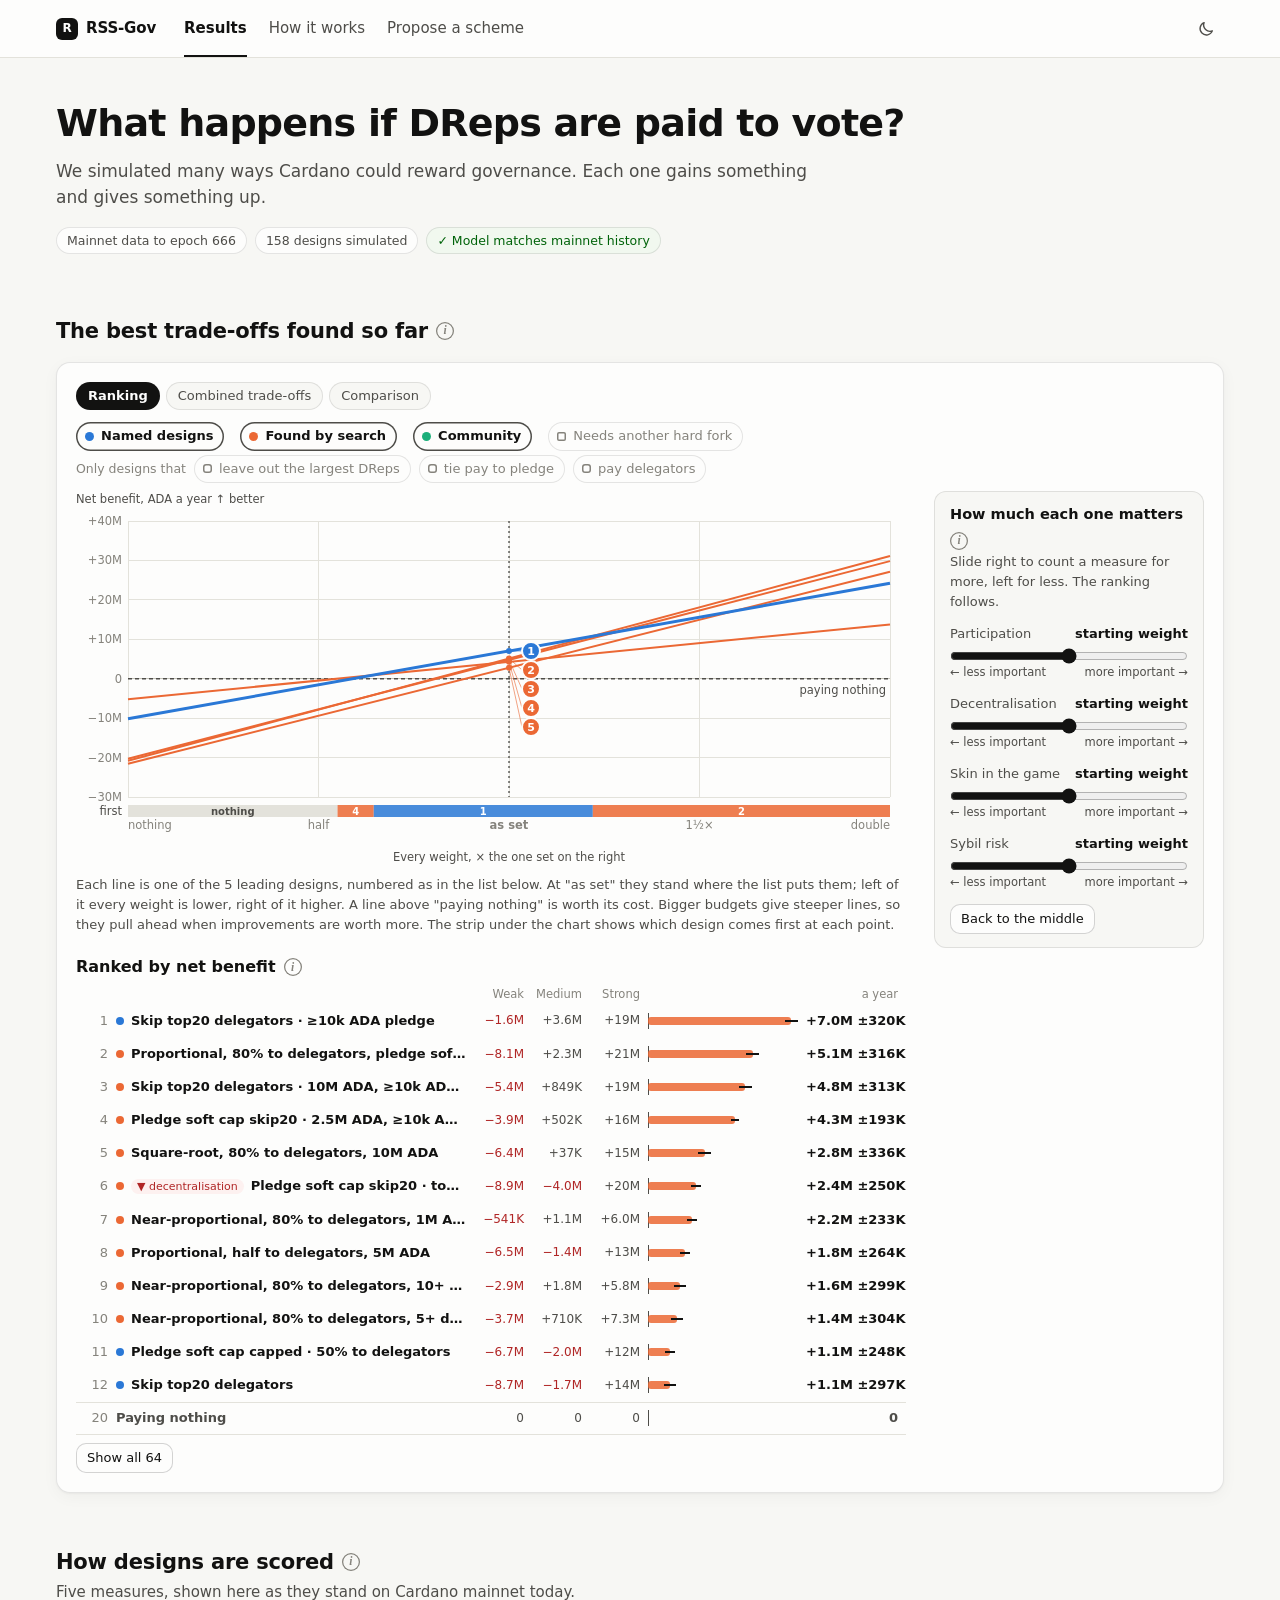
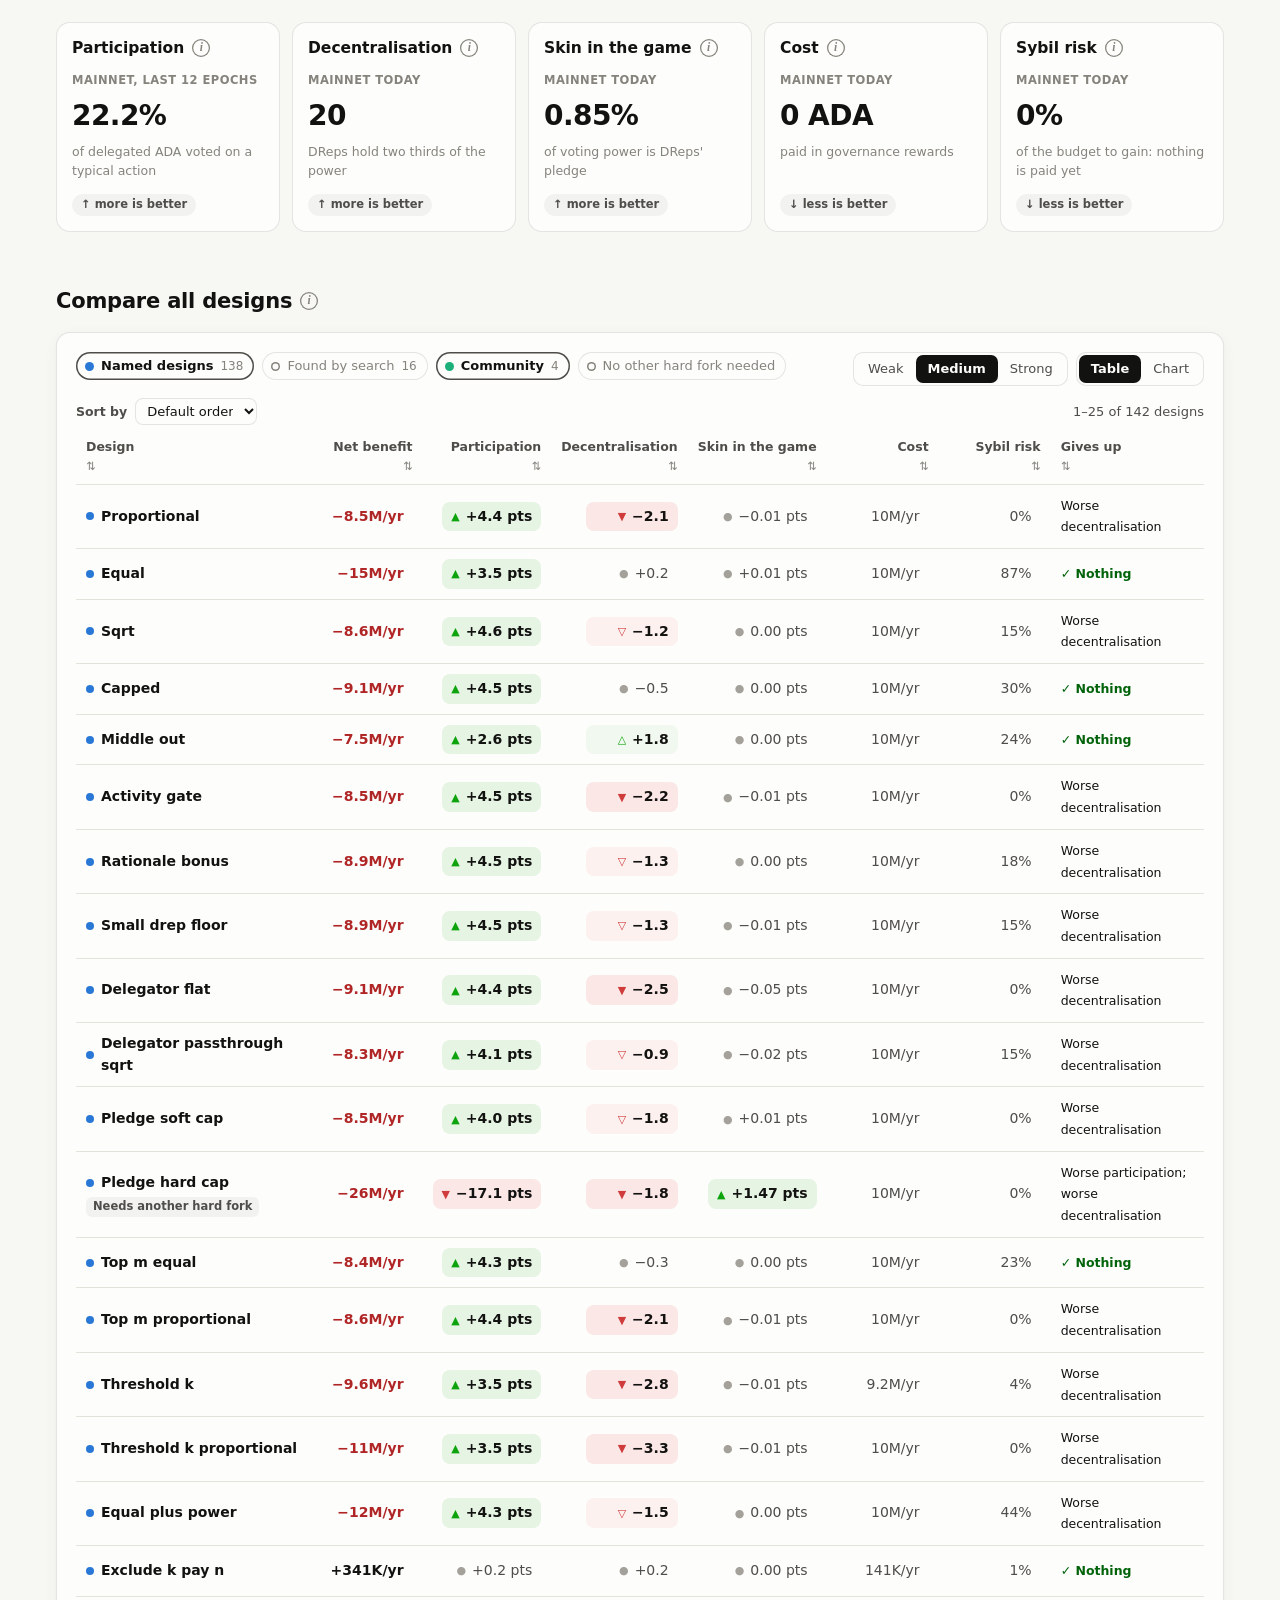
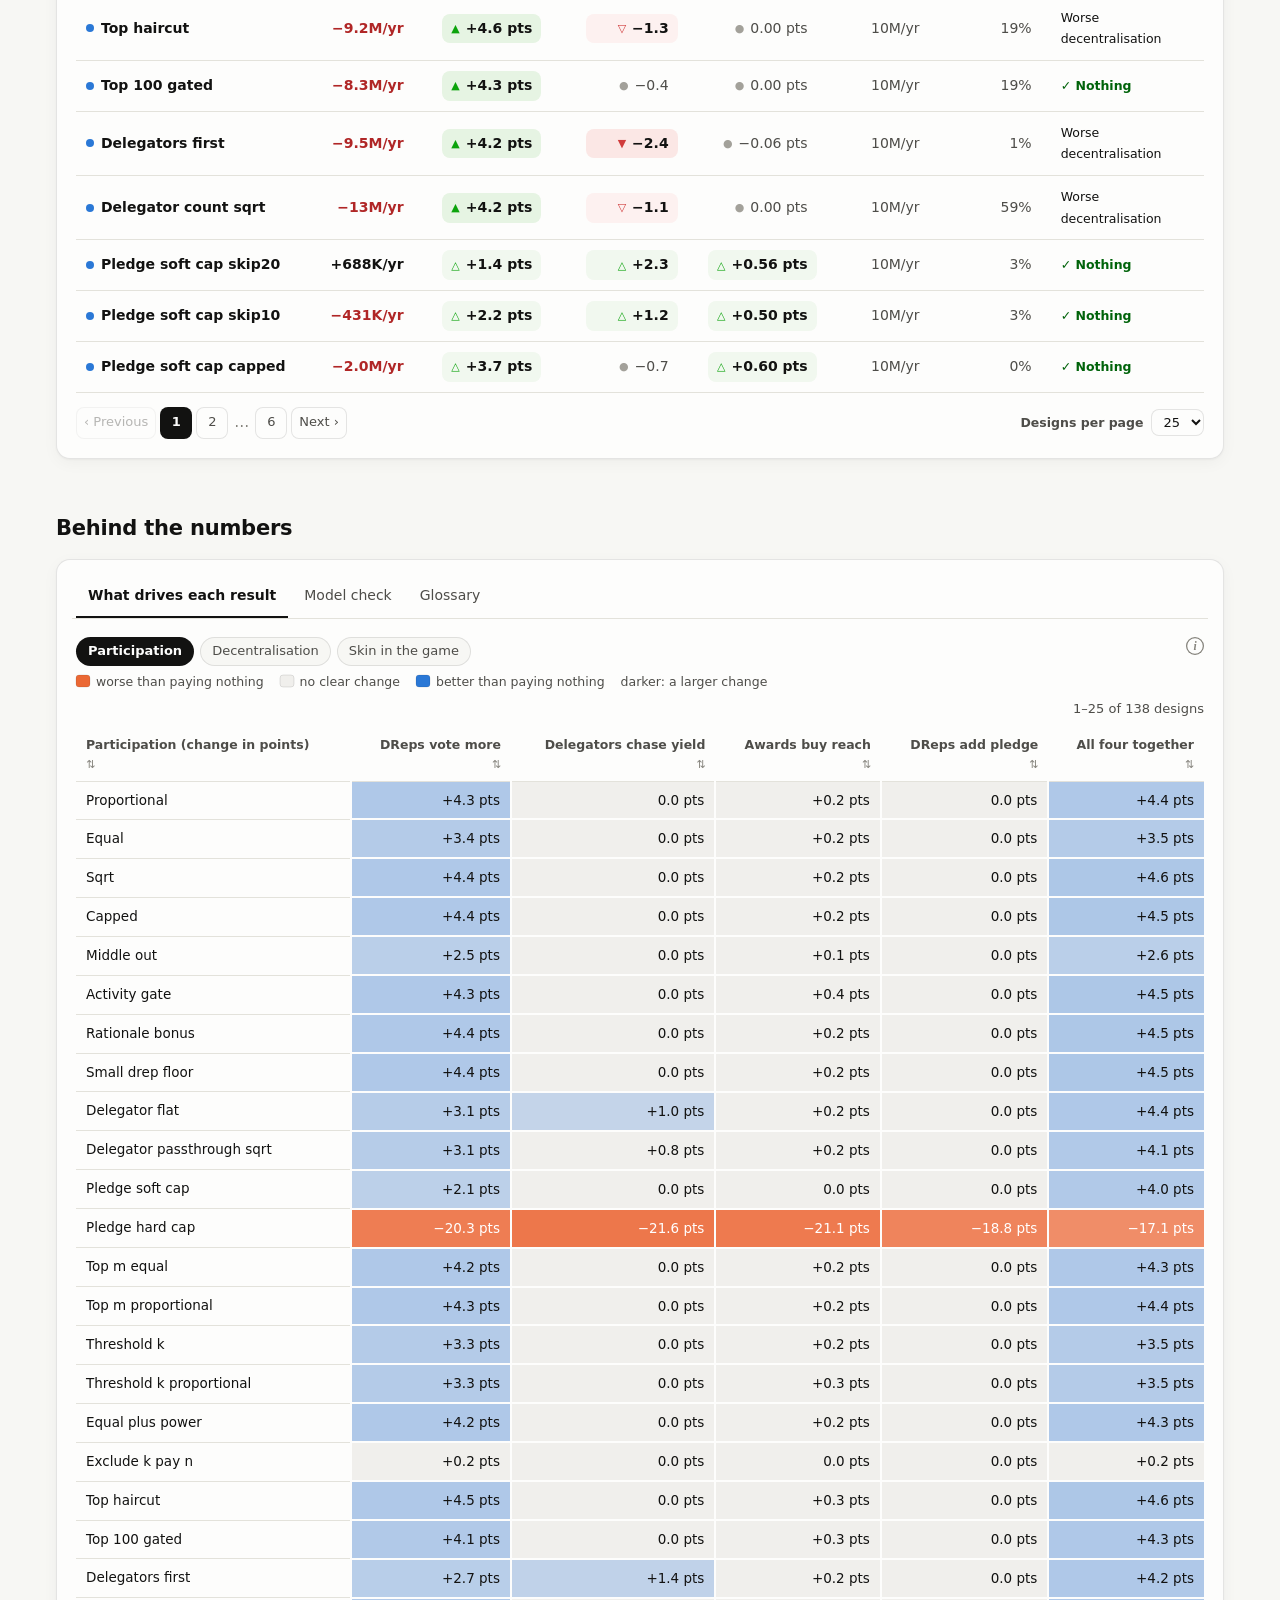
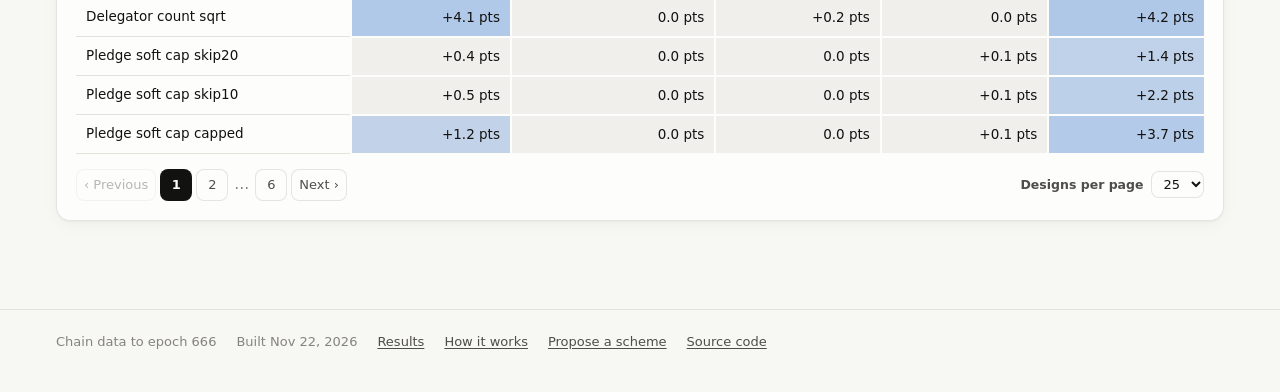
==== commit 382f7df9: "Compare table: sort by the ranking "Ranking (net benefit)" joins the Sort by menu, and a Net benefit" ====
--- a/results/site/index.html
+++ b/results/site/index.html
@@ -5,7 +5,7 @@
 <meta name="viewport" content="width=device-width, initial-scale=1">
 <title>RSS-Gov results</title>
 <meta name="description" content="What happens if Cardano DReps are paid to vote? Reward designs compared on participation, decentralisation, skin in the game, cost and Sybil risk.">
-<link rel="stylesheet" href="site.css?v=5702b52c93">
+<link rel="stylesheet" href="site.css?v=4b040c2875">
 </head>
 <body>
 <a href="#best" class="skip">Skip to the results</a>
@@ -158,9 +158,9 @@
   <div class="drawer-body" id="detail"></div>
 </aside>
 <div id="tip" role="tooltip"></div>
-<script src="data.js?v=281ec1a5e0"></script>
+<script src="data.js?v=a2378dc84c"></script>
 <script src="common.js?v=9c15bd357b"></script>
 <script src="ranking.js?v=c0deb0285a"></script>
-<script src="dashboard.js?v=32fa71e28b"></script>
+<script src="dashboard.js?v=f2d06eccd7"></script>
 </body>
 </html>
--- a/results/site/site.css
+++ b/results/site/site.css
@@ -501,3 +501,5 @@
   .rank-row .sc, .rank-row .nbar, .rank-row.rank-head { display: none; }
 }
 .rank-slider .ends { grid-column: 1 / 3; display: flex; justify-content: space-between; font-size: 11.5px; color: var(--ink-3, var(--ink-2)); margin-top: -2px; }
+.cell.net { font-weight: 650; font-variant-numeric: tabular-nums; }
+.cell.net.neg { color: var(--bad-text); }
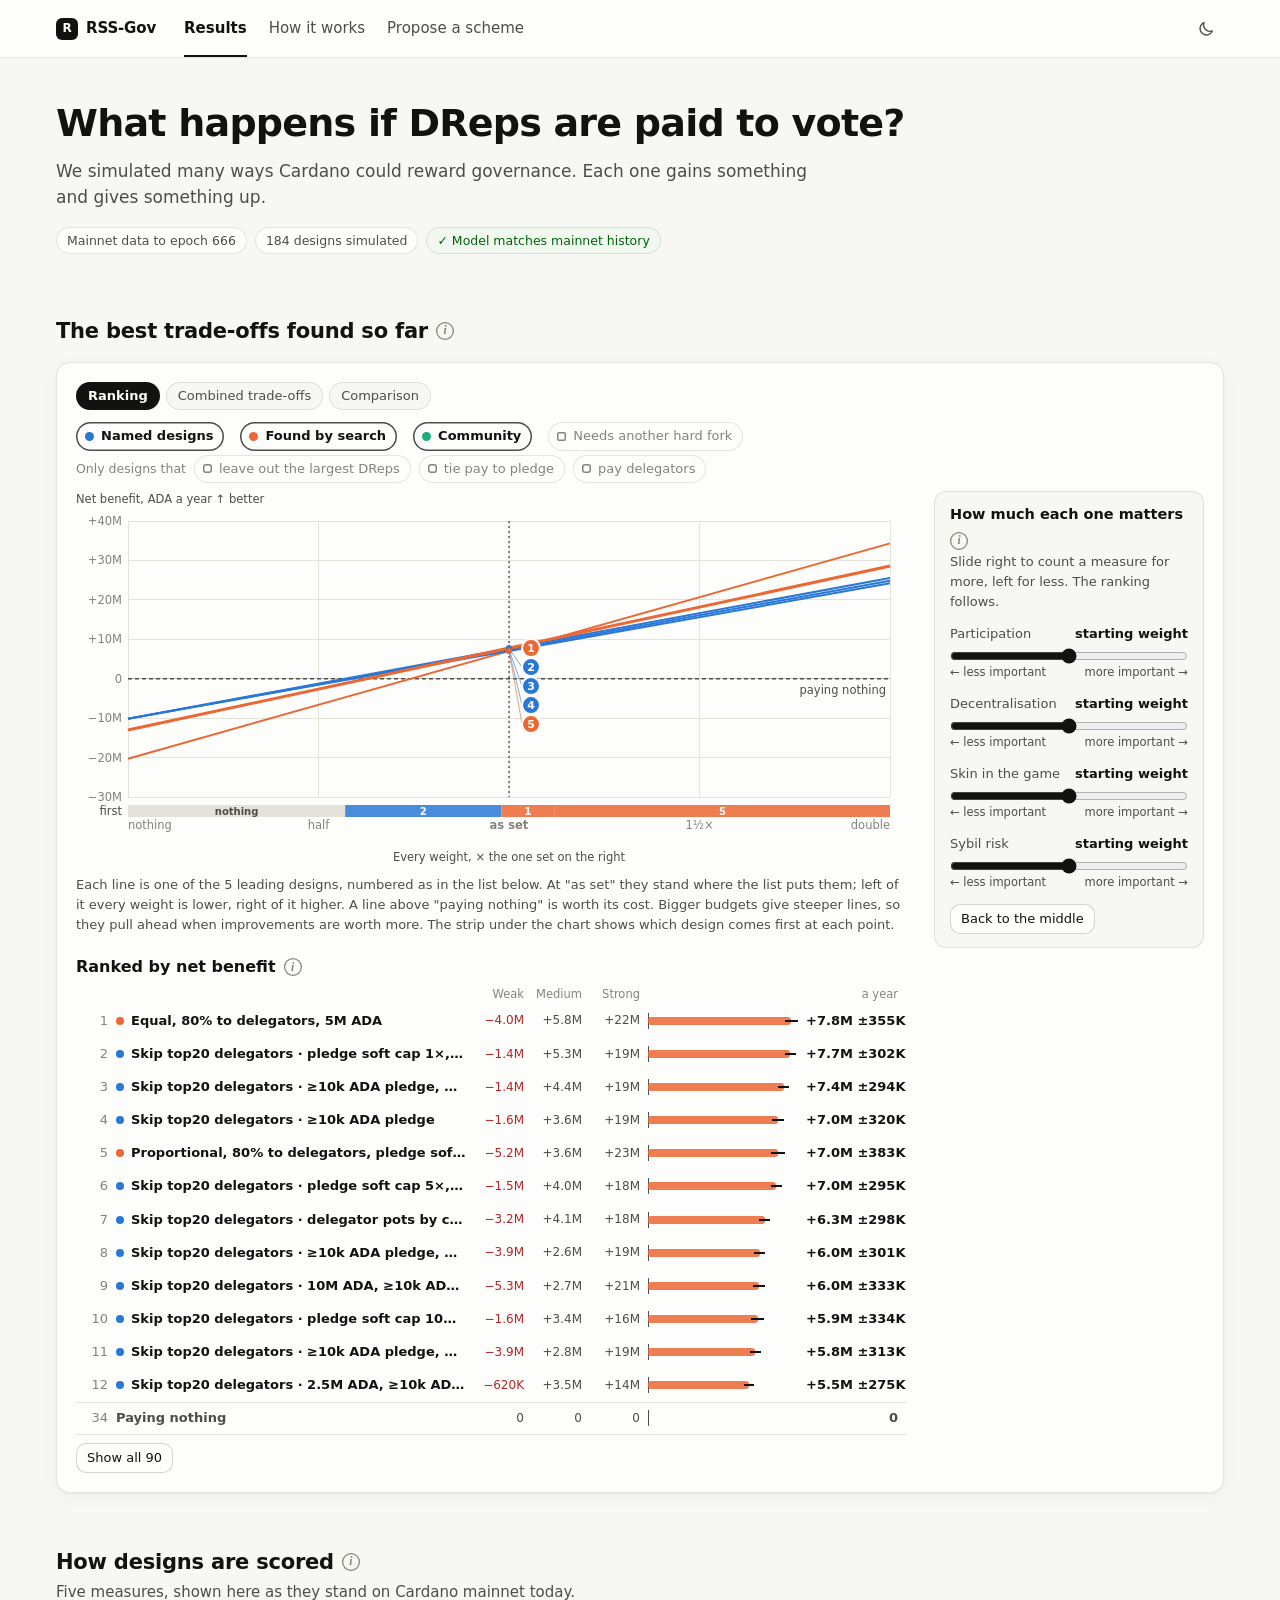
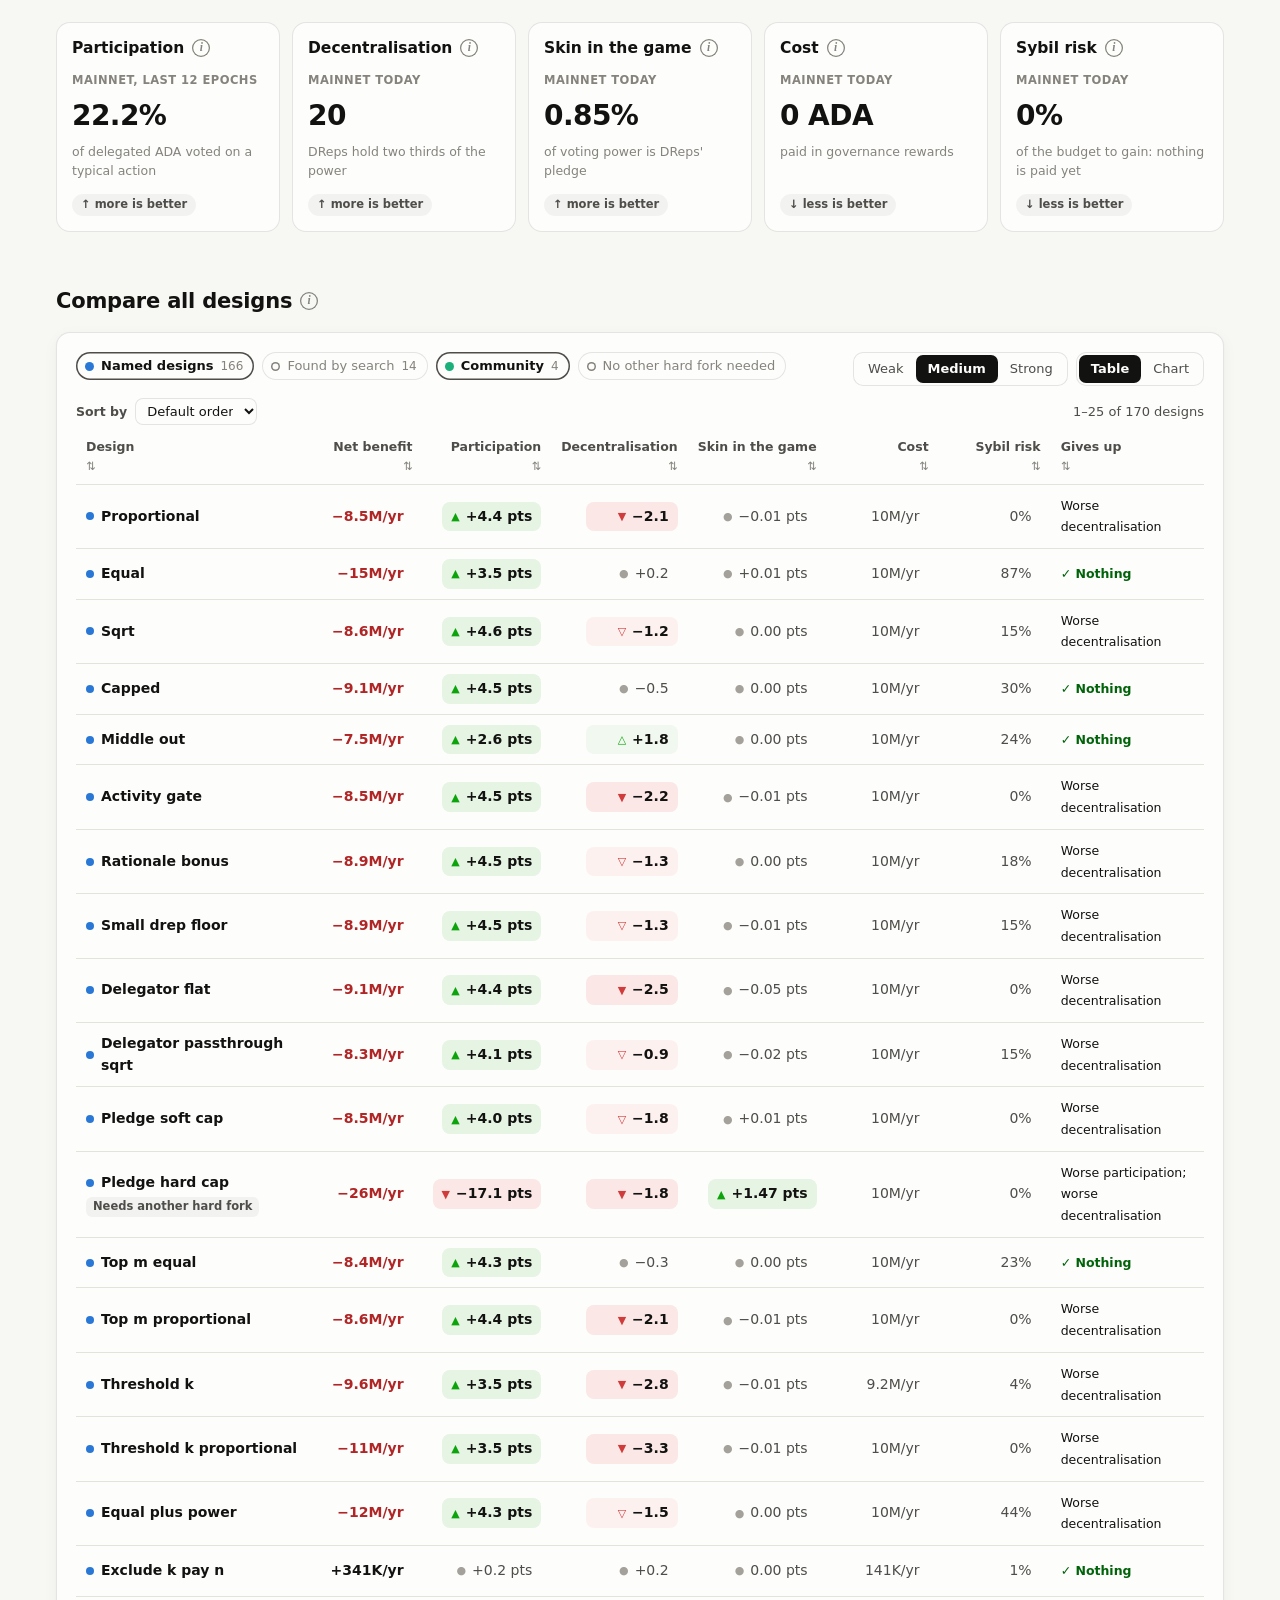
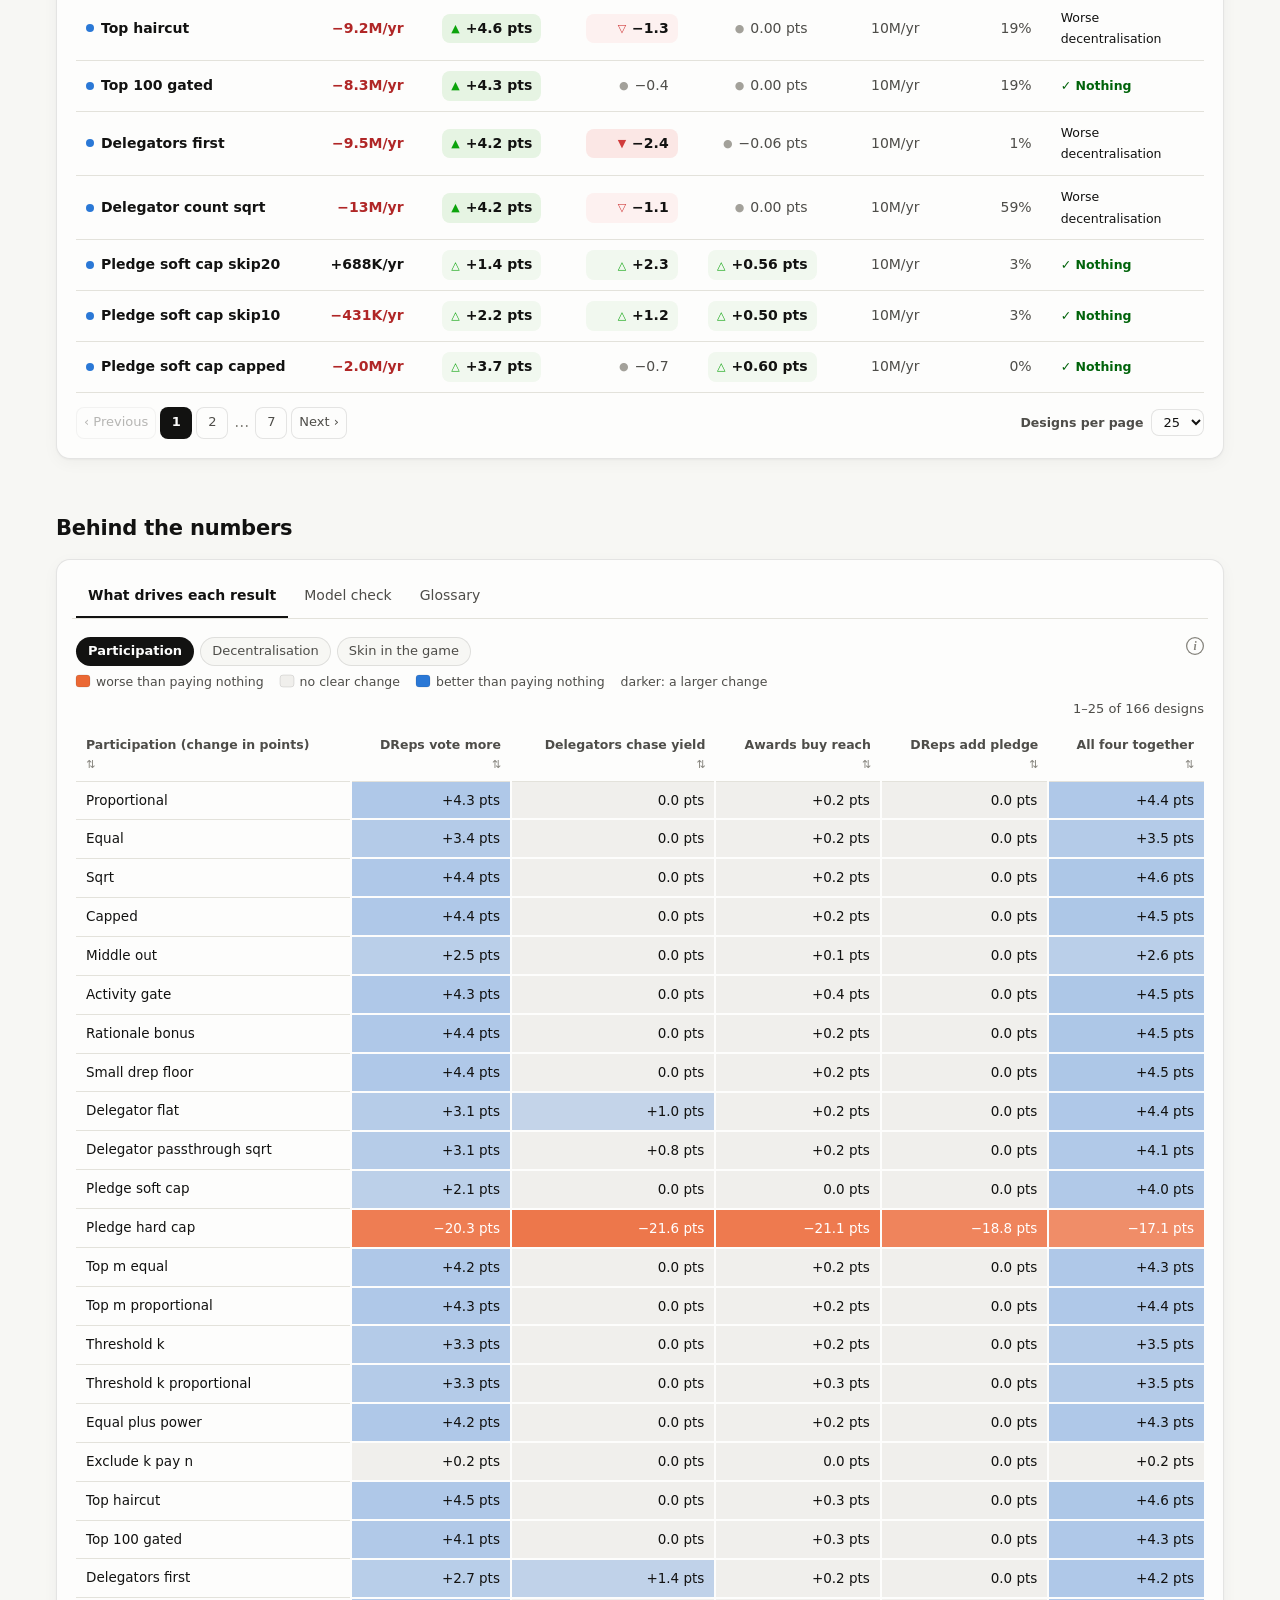
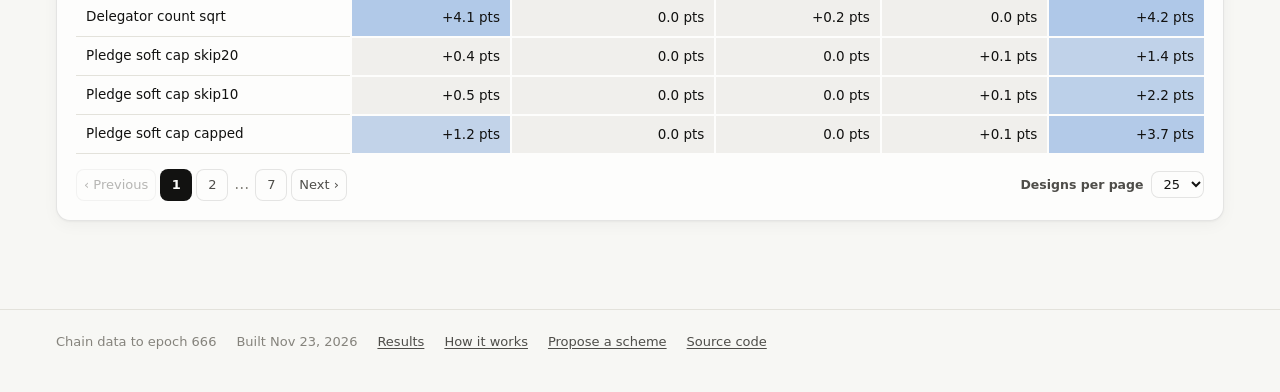
==== commit 6f0abce0: "Delegator pots per DRep, limited by pledge; LESSONS.md - New delegator_mode "per_drep": each paid DR" ====
--- a/results/site/index.html
+++ b/results/site/index.html
@@ -5,7 +5,7 @@
 <meta name="viewport" content="width=device-width, initial-scale=1">
 <title>RSS-Gov results</title>
 <meta name="description" content="What happens if Cardano DReps are paid to vote? Reward designs compared on participation, decentralisation, skin in the game, cost and Sybil risk.">
-<link rel="stylesheet" href="site.css?v=4b040c2875">
+<link rel="stylesheet" href="site.css?v=e4cb3b212b">
 </head>
 <body>
 <a href="#best" class="skip">Skip to the results</a>
@@ -158,8 +158,8 @@
   <div class="drawer-body" id="detail"></div>
 </aside>
 <div id="tip" role="tooltip"></div>
-<script src="data.js?v=a2378dc84c"></script>
-<script src="common.js?v=9c15bd357b"></script>
+<script src="data.js?v=8b6c931b6b"></script>
+<script src="common.js?v=35735c91d9"></script>
 <script src="ranking.js?v=c0deb0285a"></script>
 <script src="dashboard.js?v=f2d06eccd7"></script>
 </body>
--- a/results/site/site.css
+++ b/results/site/site.css
@@ -268,7 +268,7 @@
 details.more > summary::after { content: "+"; font-weight: 400; color: var(--muted); font-size: 18px; }
 details.more[open] > summary::after { content: "−"; }
 details.more > *:not(summary) { margin-top: 10px; }
-.facts { display: grid; grid-template-columns: minmax(0, 1fr) auto; gap: 5px 14px; font-size: 13.5px; margin: 10px 0; }
+.facts { display: grid; grid-template-columns: minmax(6.5em, max-content) minmax(0, 1fr); gap: 5px 14px; font-size: 13.5px; margin: 10px 0; }
 .facts dt { color: var(--ink-2); }
 .facts dd { margin: 0; text-align: right; font-variant-numeric: tabular-nums; font-weight: 560; }
 .facts dd .was { color: var(--muted); font-weight: 400; }
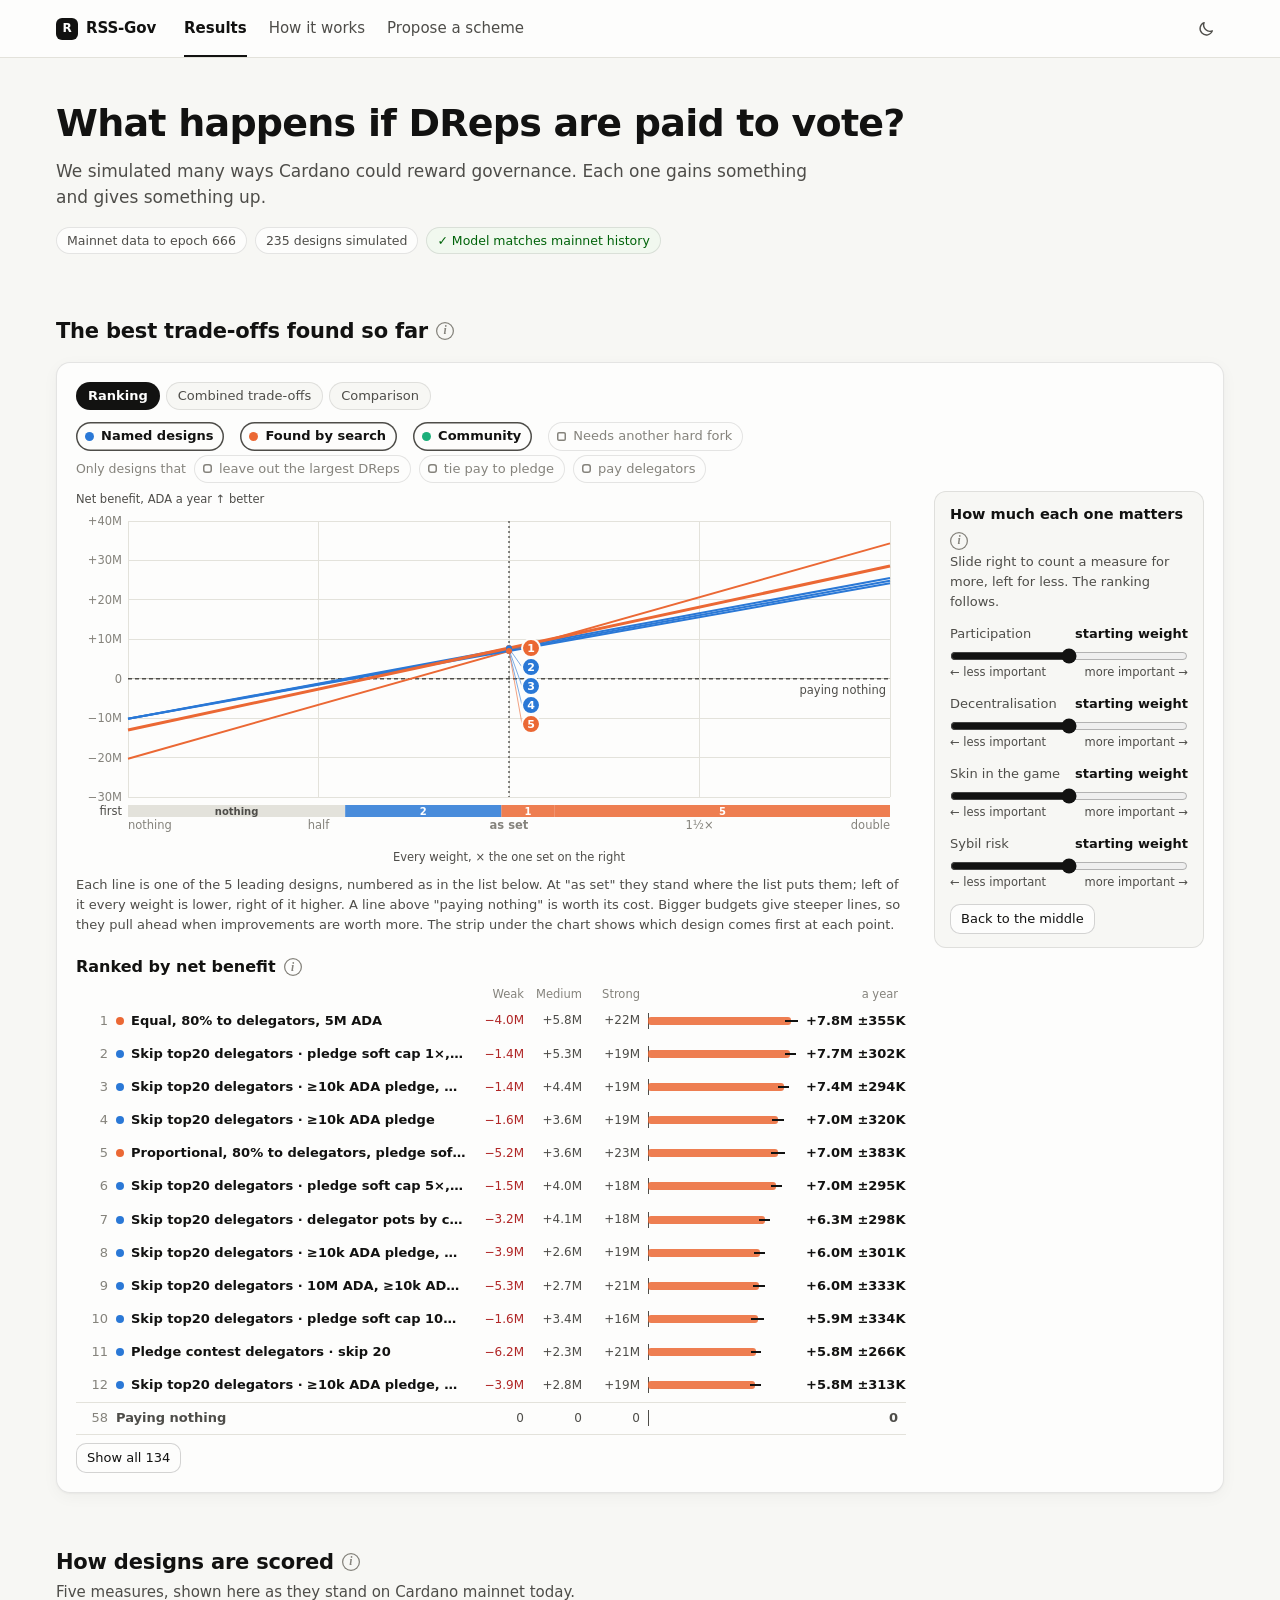
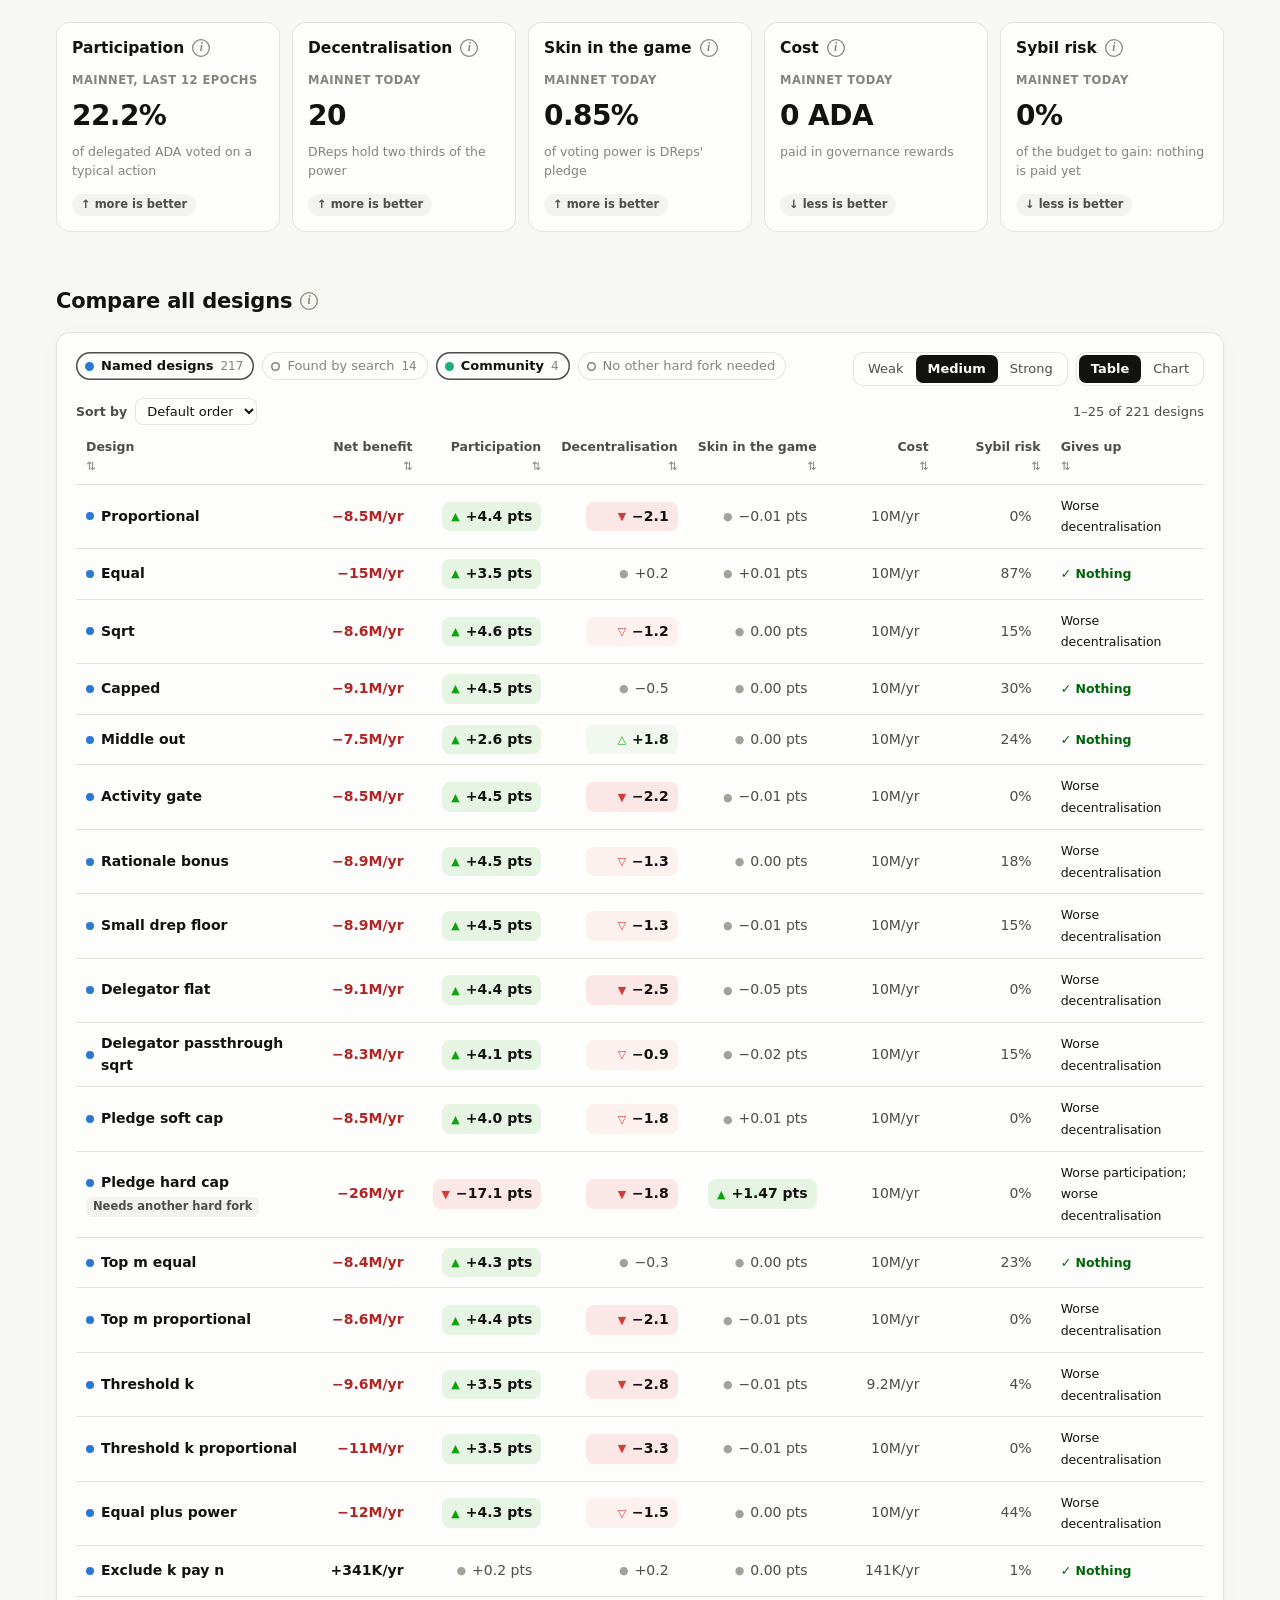
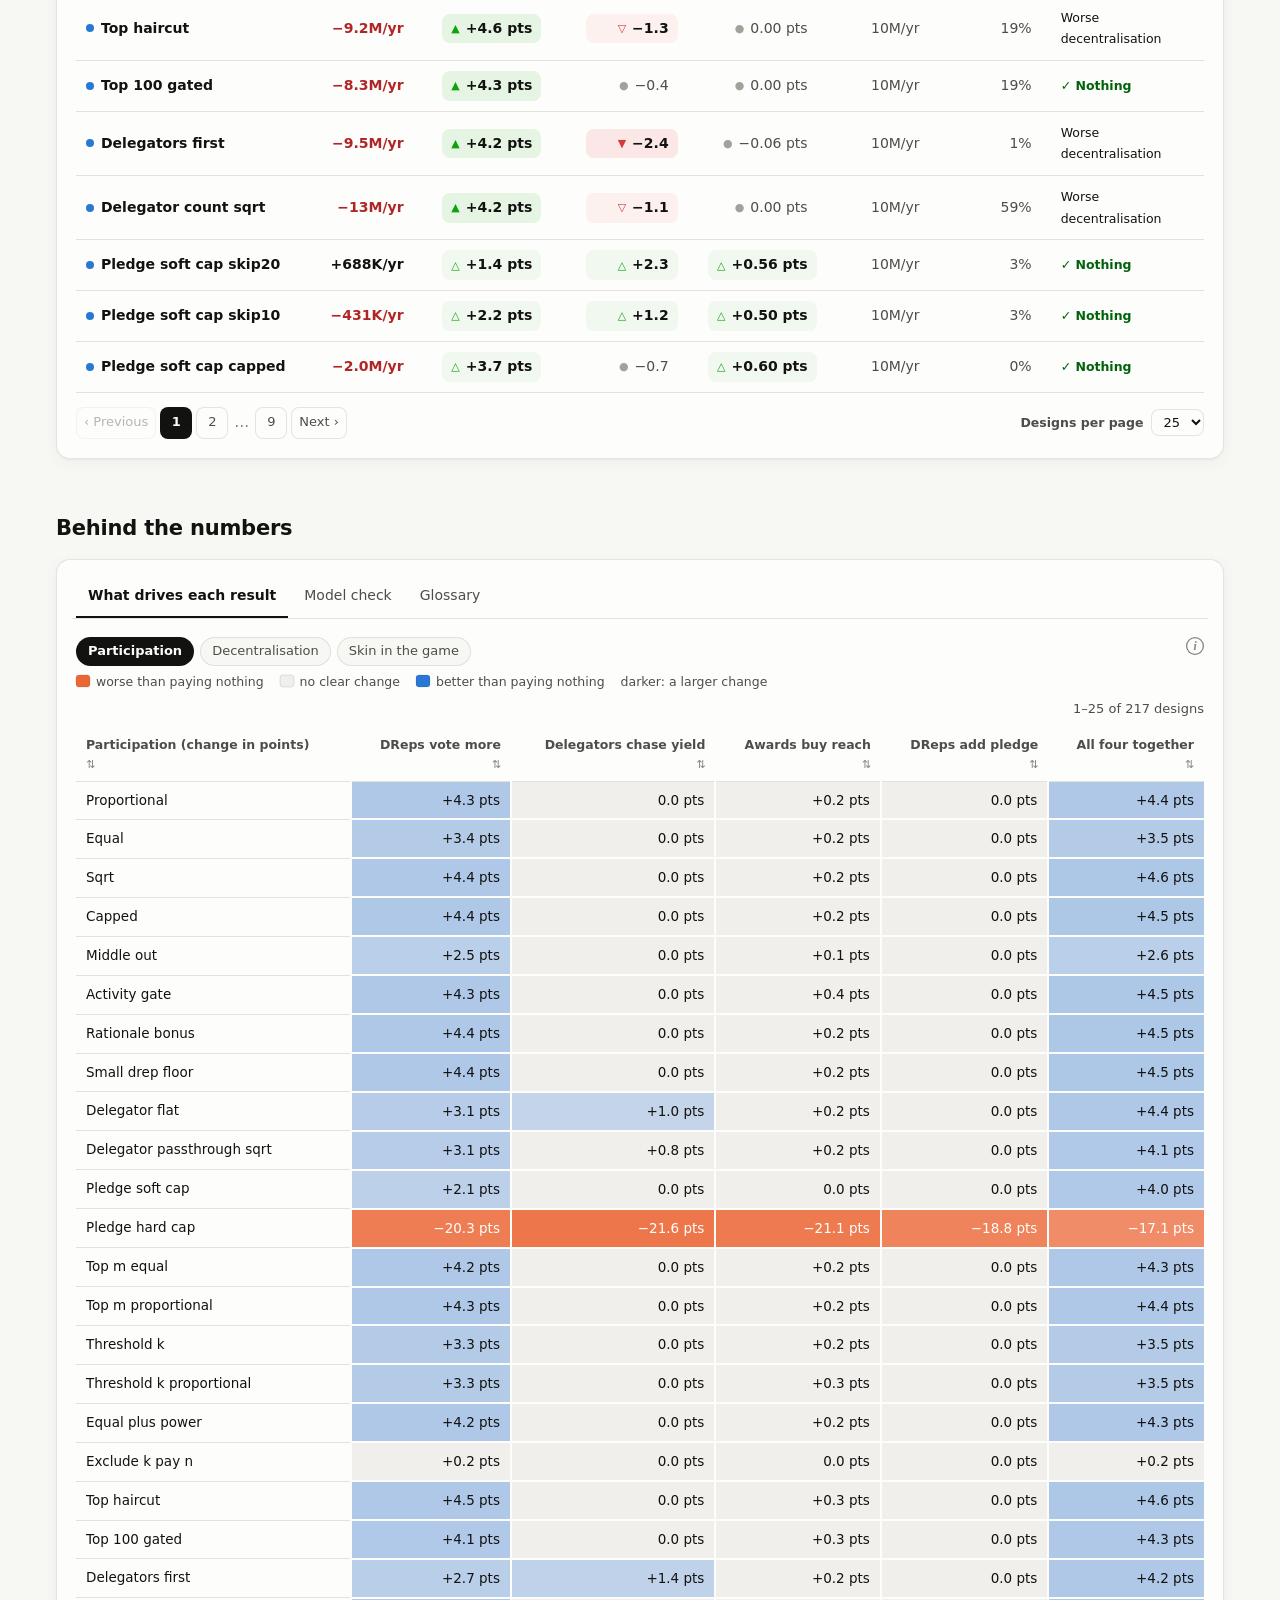
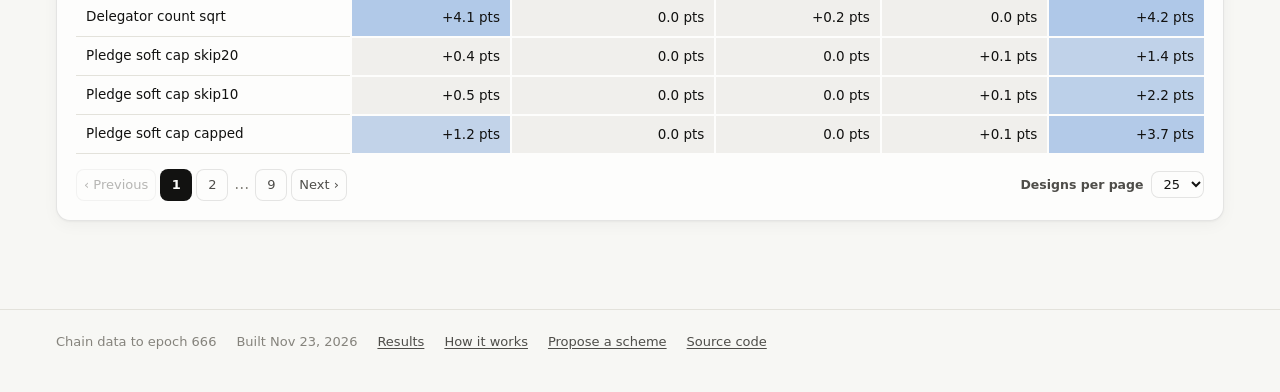
==== commit 448c752f: "Pledge contest designs: DReps compete for the pot with their pledge - New presets pledge_contest (th" ====
--- a/results/site/index.html
+++ b/results/site/index.html
@@ -158,7 +158,7 @@
   <div class="drawer-body" id="detail"></div>
 </aside>
 <div id="tip" role="tooltip"></div>
-<script src="data.js?v=8b6c931b6b"></script>
+<script src="data.js?v=843f8d0fff"></script>
 <script src="common.js?v=35735c91d9"></script>
 <script src="ranking.js?v=c0deb0285a"></script>
 <script src="dashboard.js?v=f2d06eccd7"></script>
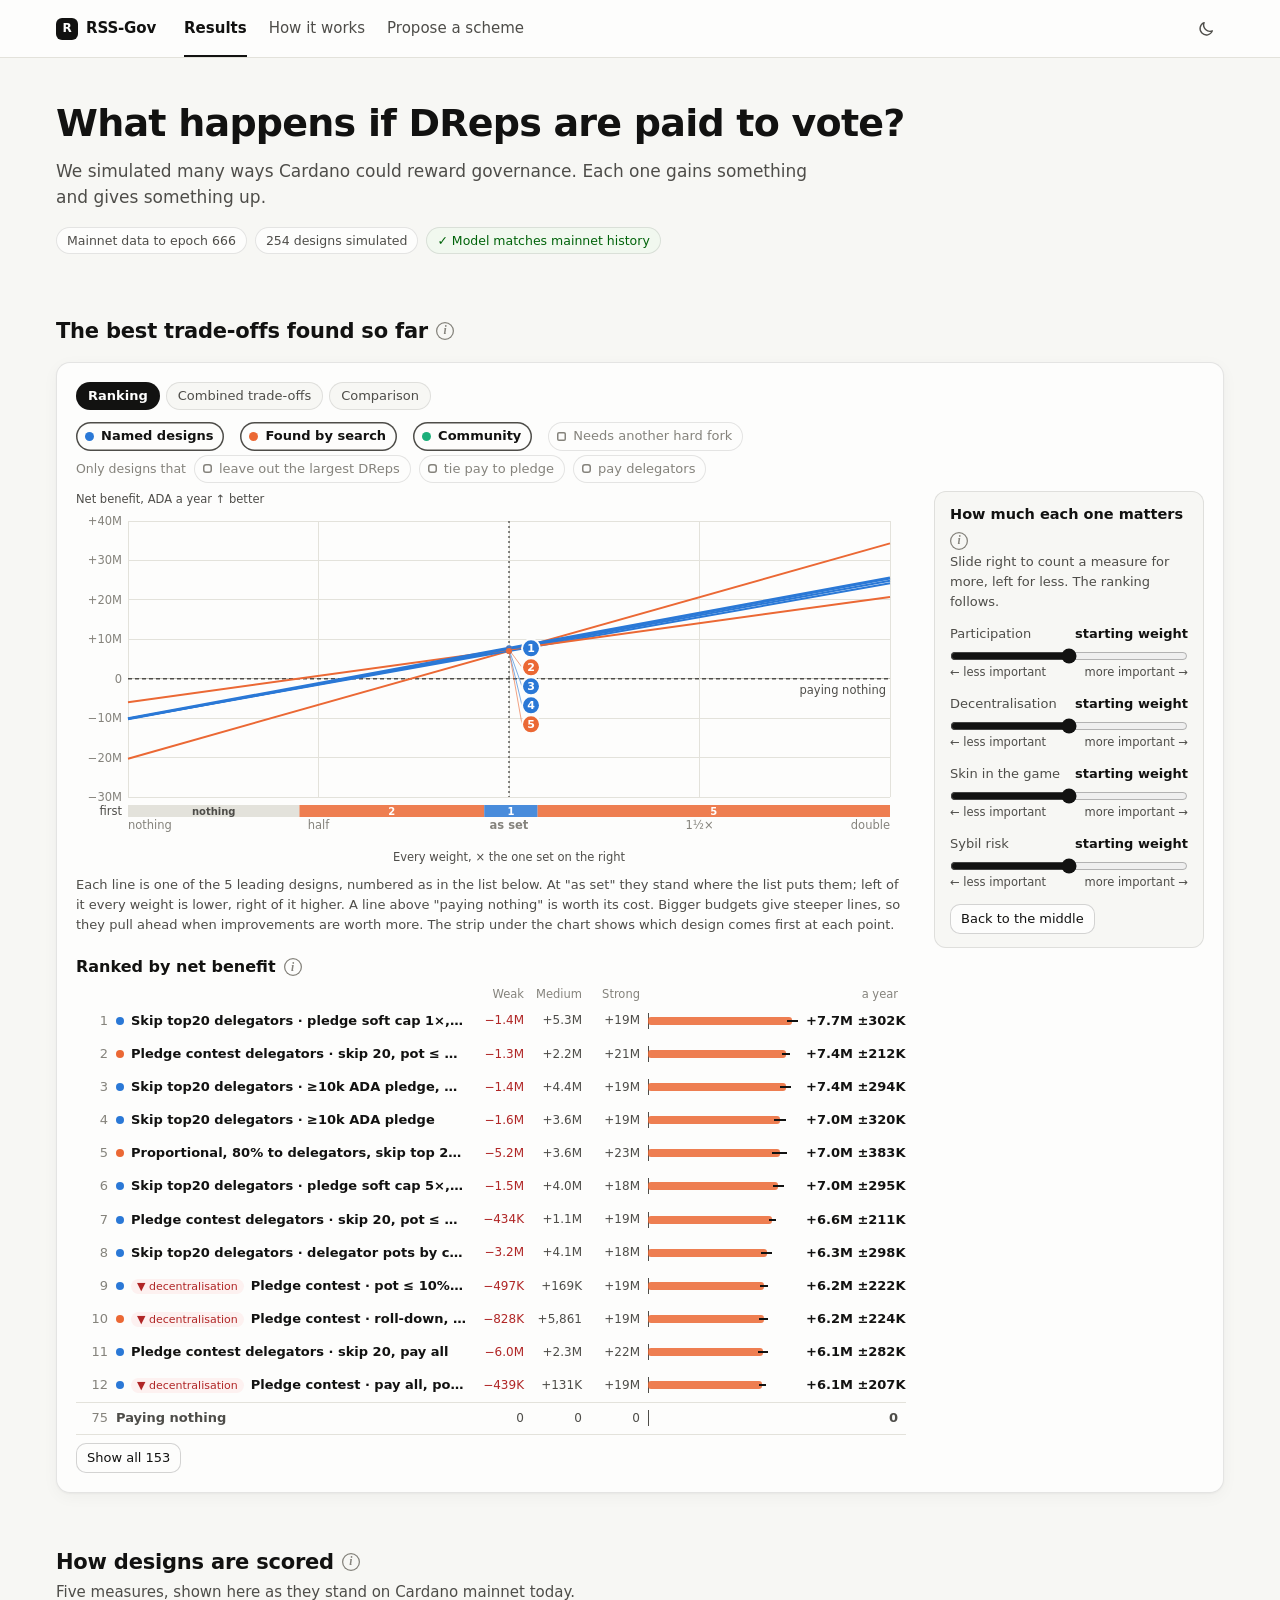
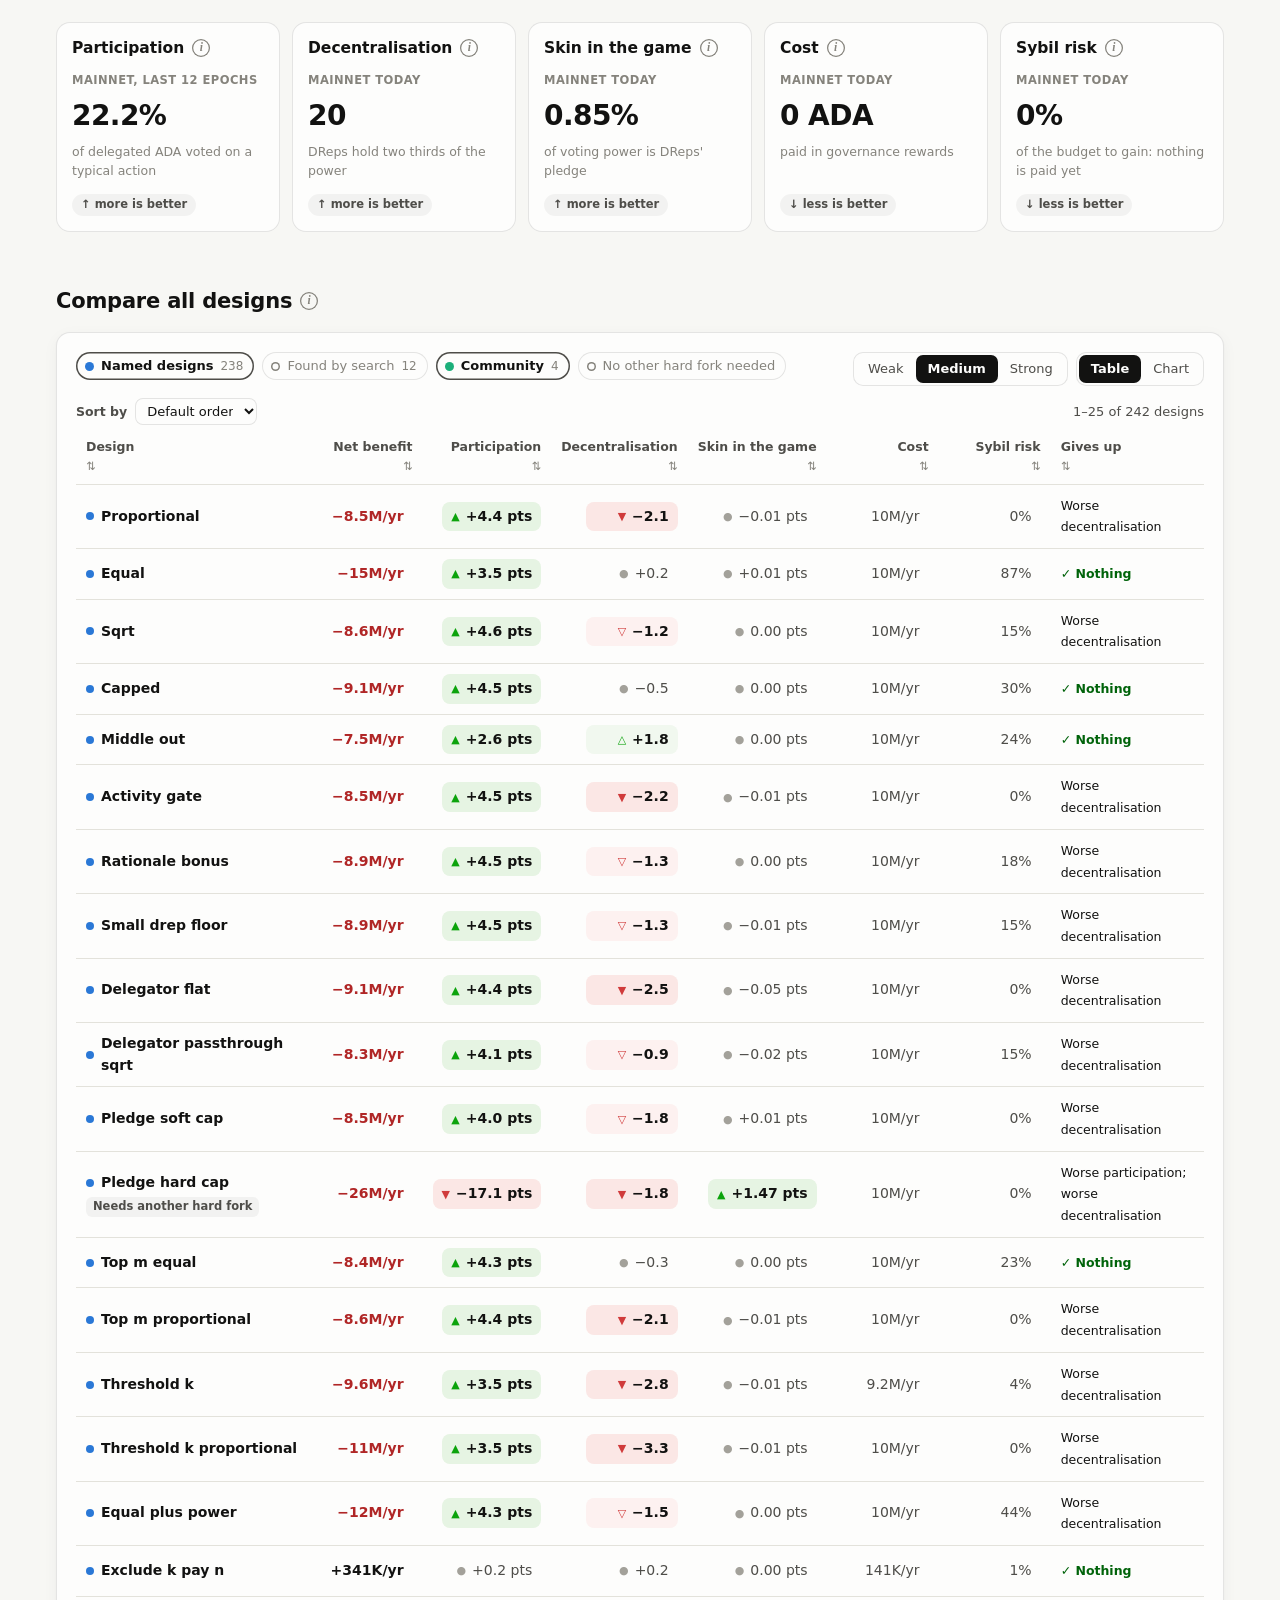
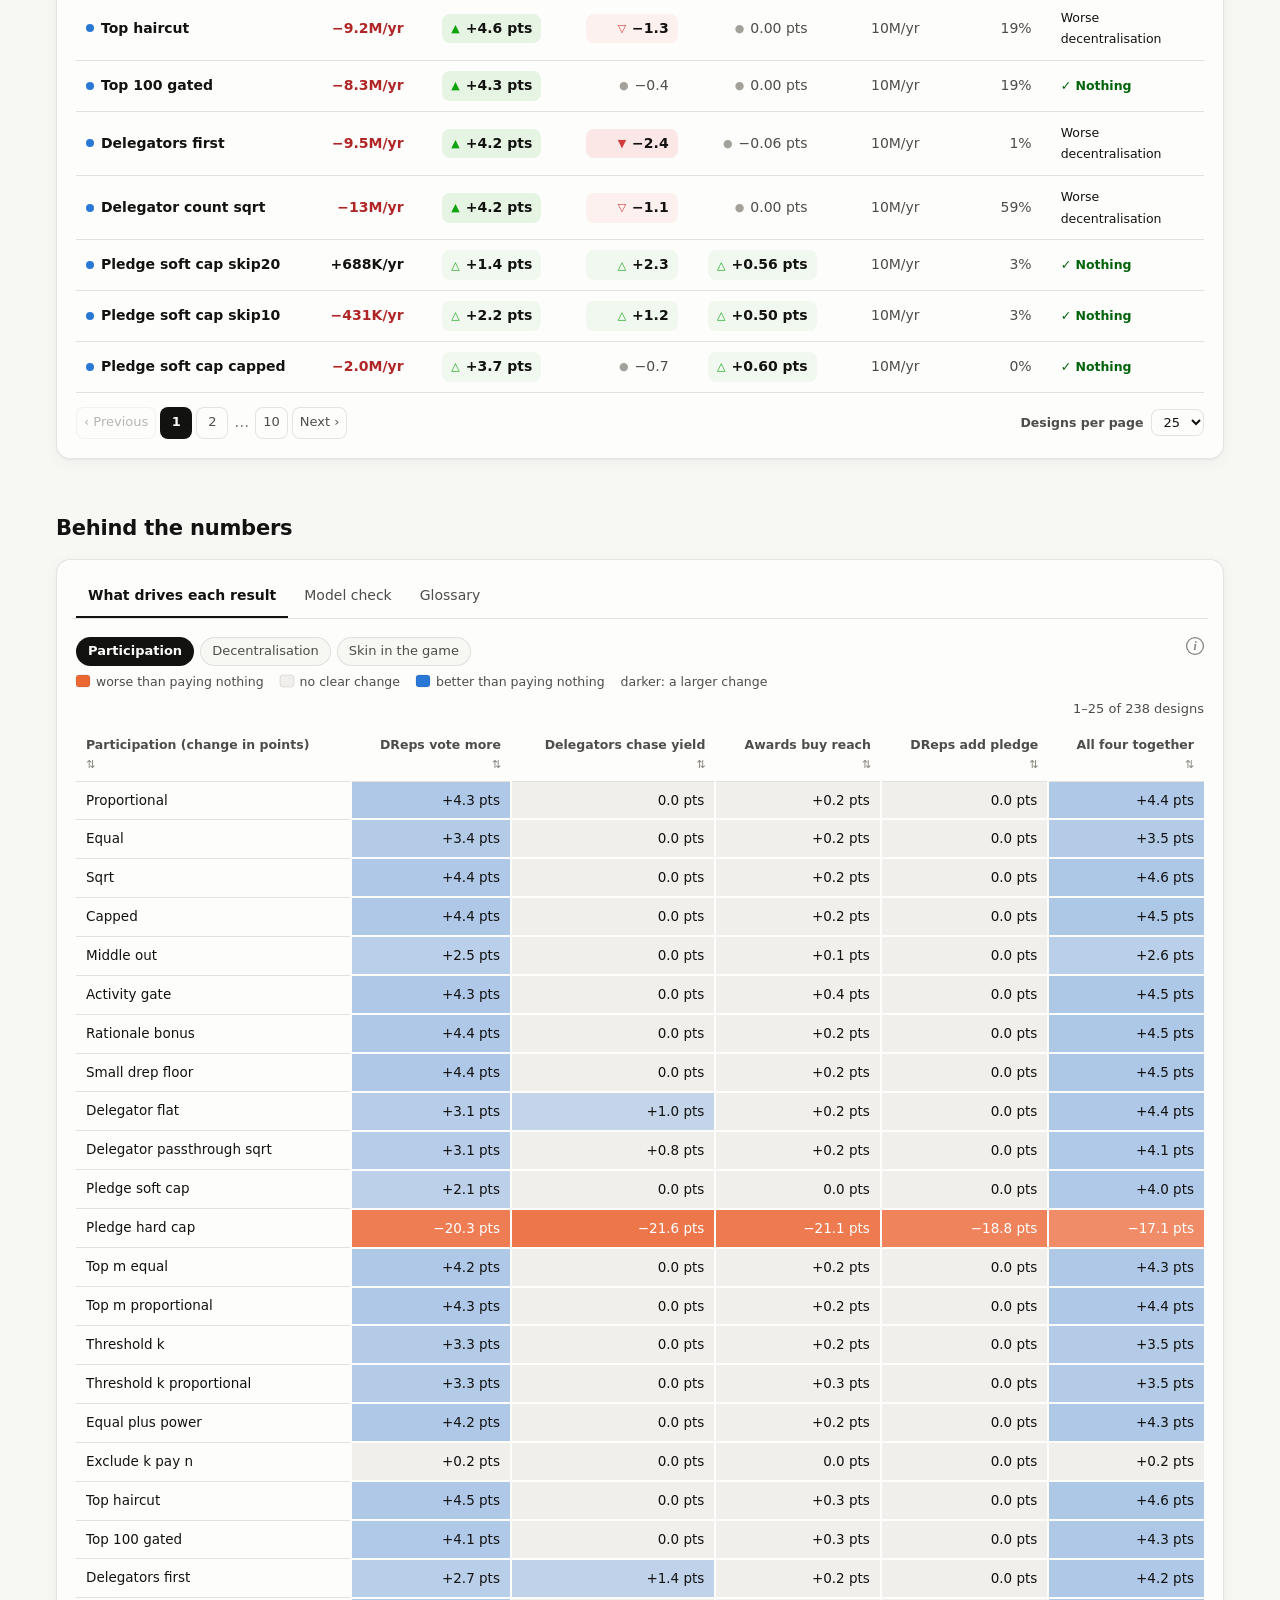
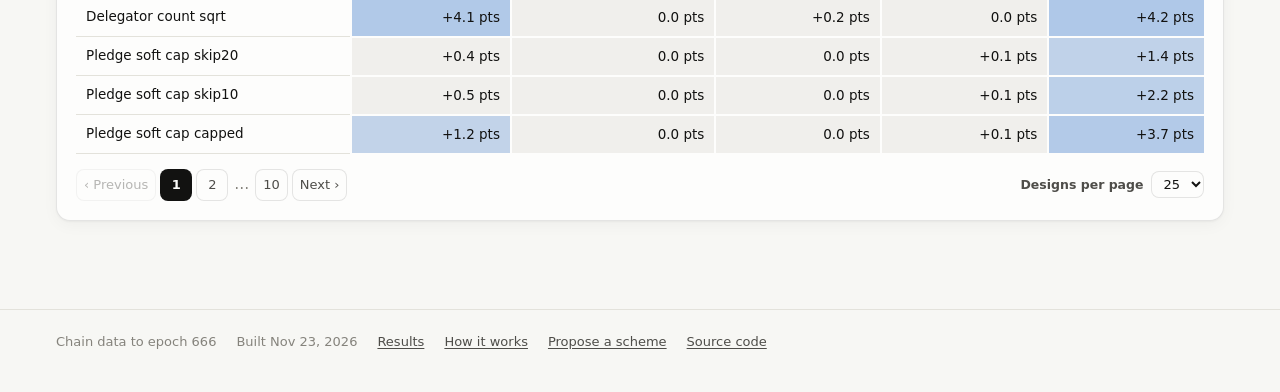
==== commit f7a9c5de: "Wealthy newcomer, pots that grow with pledge, wealth stress tests - model: an optional wealthy newco" ====
--- a/results/site/index.html
+++ b/results/site/index.html
@@ -158,8 +158,8 @@
   <div class="drawer-body" id="detail"></div>
 </aside>
 <div id="tip" role="tooltip"></div>
-<script src="data.js?v=843f8d0fff"></script>
-<script src="common.js?v=35735c91d9"></script>
+<script src="data.js?v=3d9141b682"></script>
+<script src="common.js?v=29155c3061"></script>
 <script src="ranking.js?v=c0deb0285a"></script>
 <script src="dashboard.js?v=f2d06eccd7"></script>
 </body>
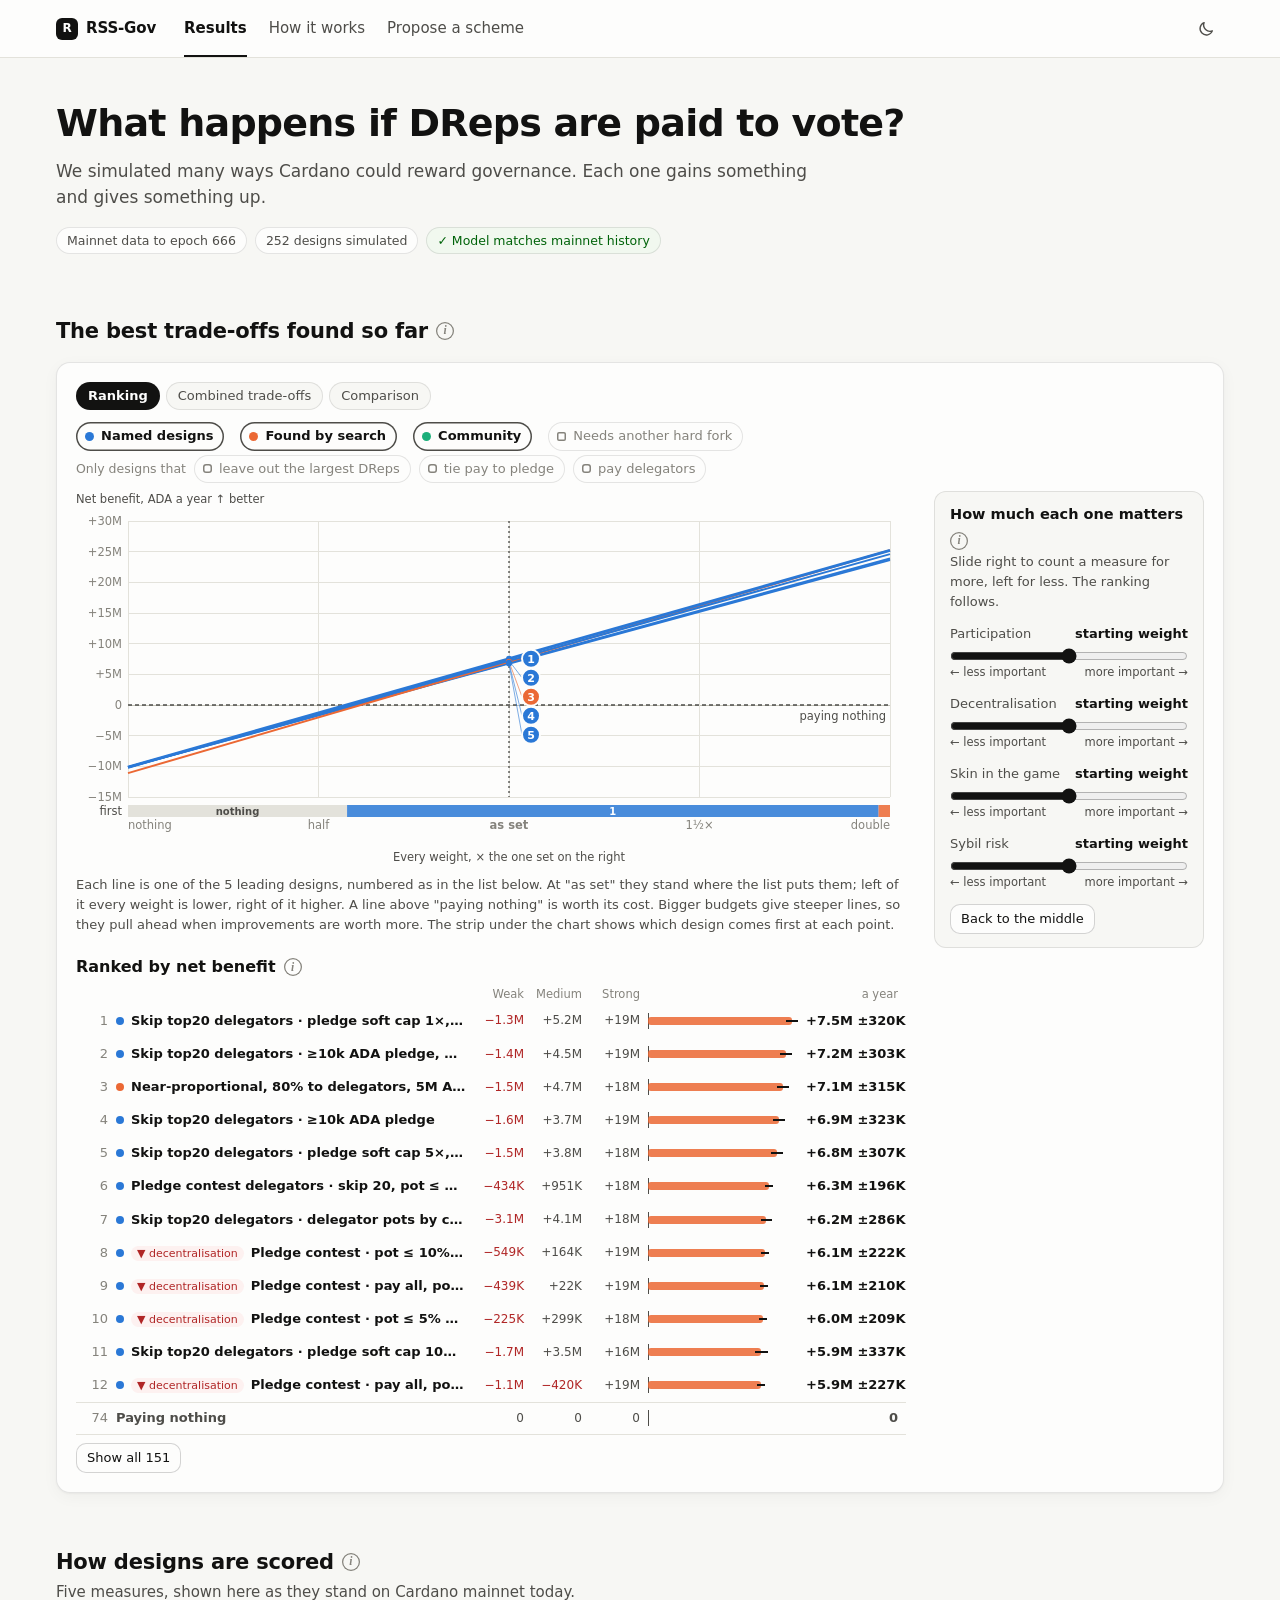
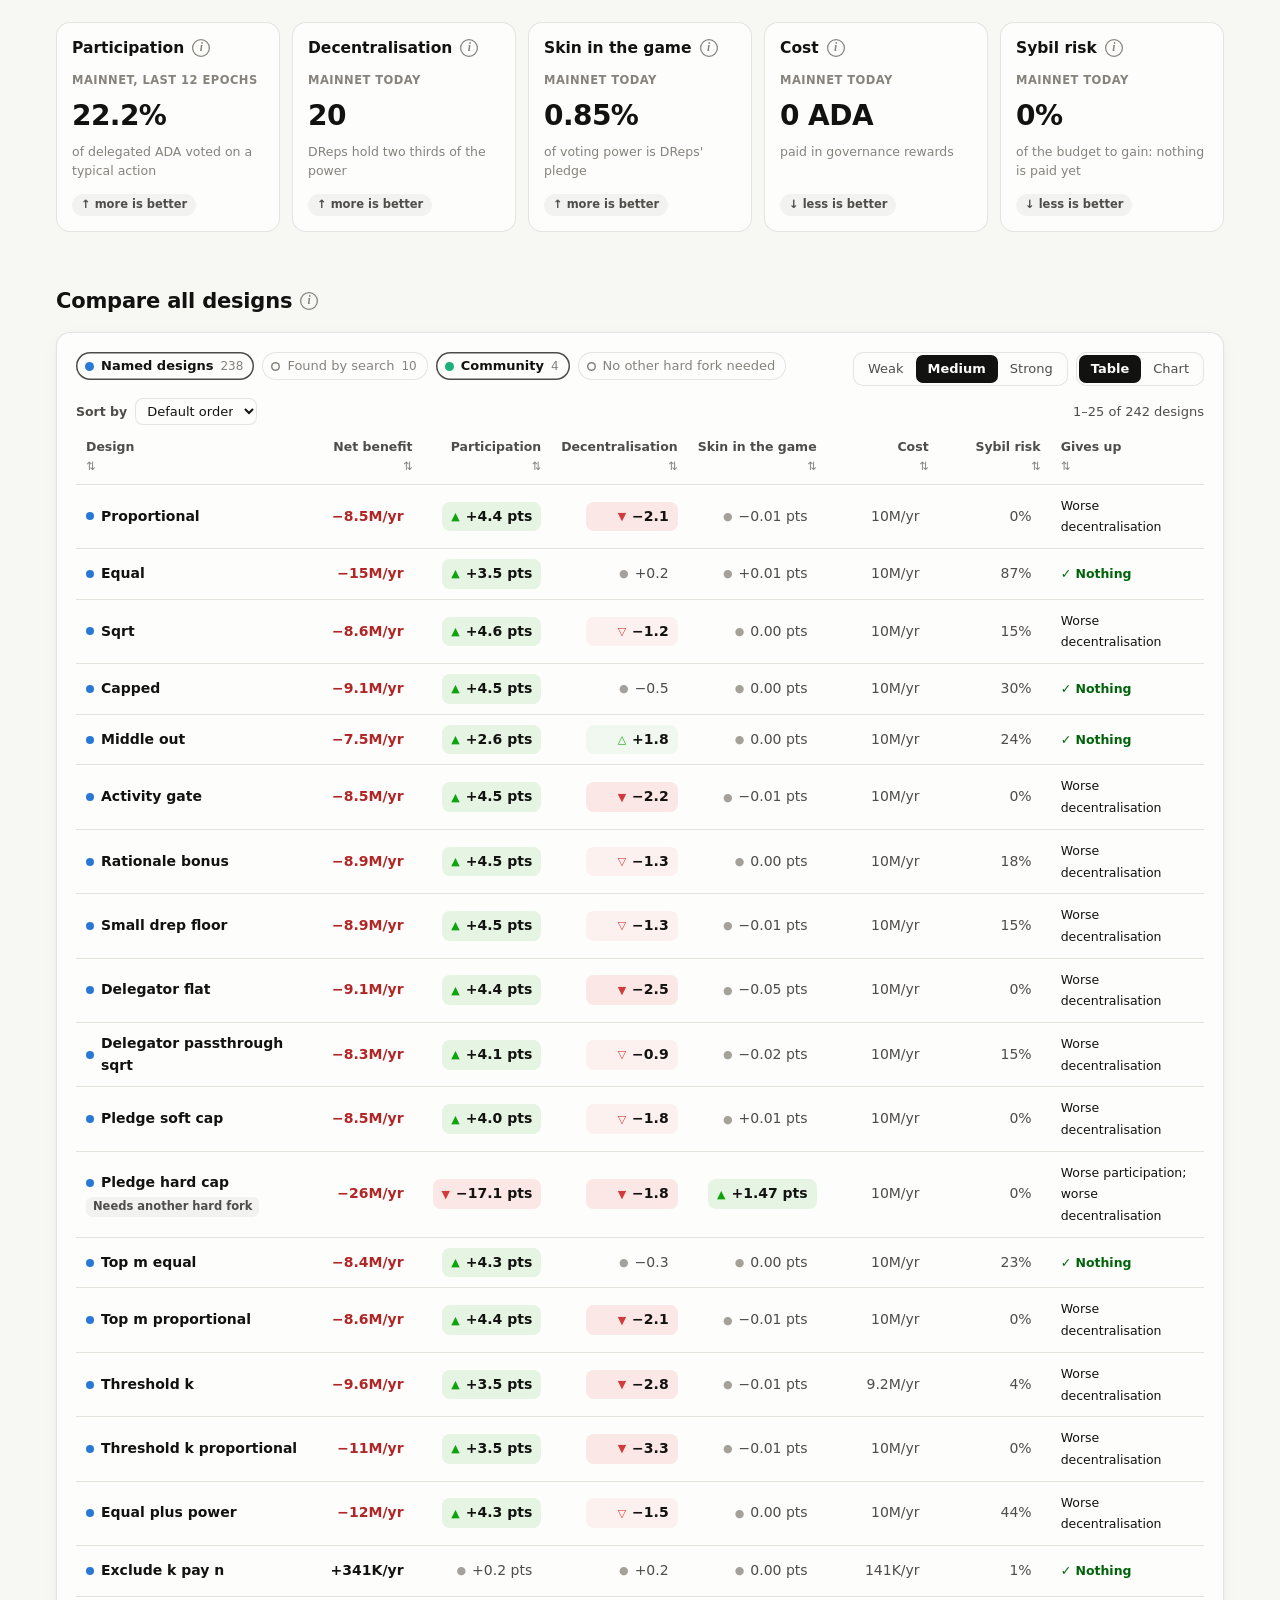
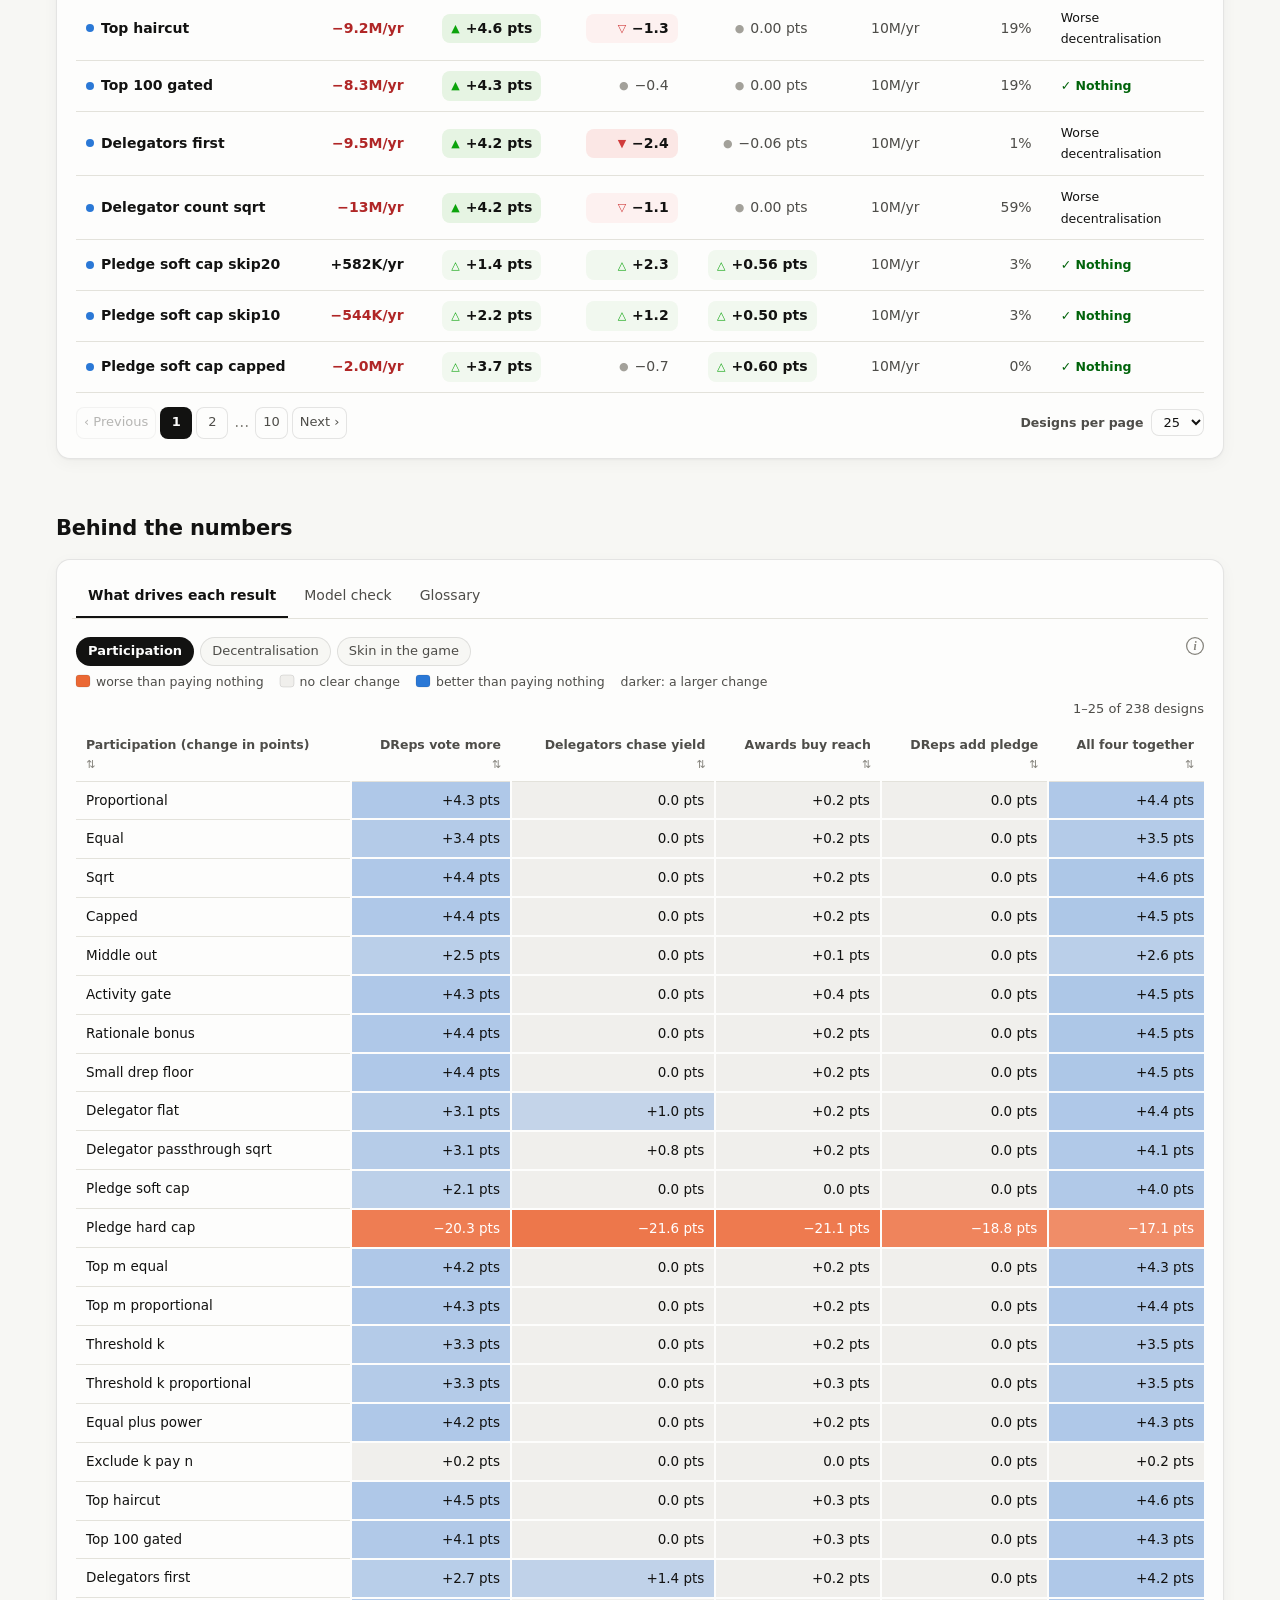
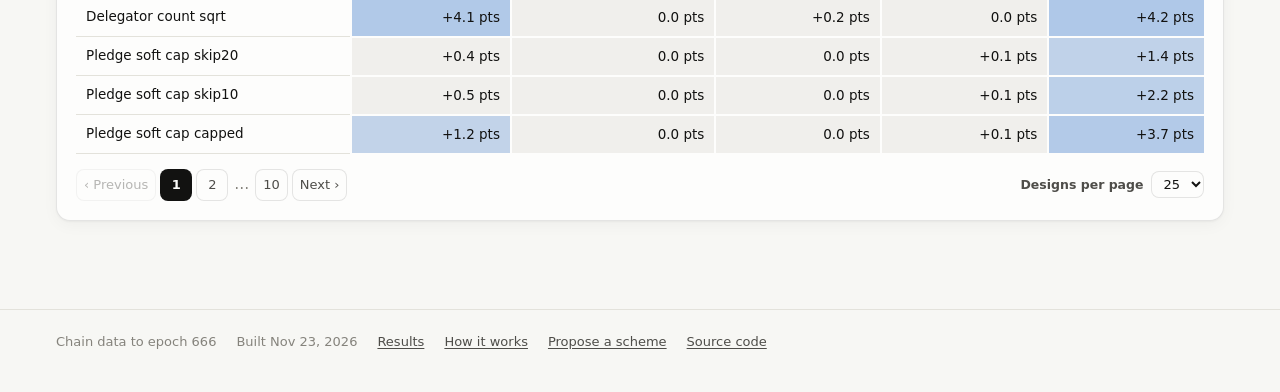
==== commit 22da5dff: "Splitting newcomer, its own hurdle, pledge withdrawals - model: DReps take back added pledge that st" ====
--- a/results/site/index.html
+++ b/results/site/index.html
@@ -158,7 +158,7 @@
   <div class="drawer-body" id="detail"></div>
 </aside>
 <div id="tip" role="tooltip"></div>
-<script src="data.js?v=3d9141b682"></script>
+<script src="data.js?v=03d628a3b8"></script>
 <script src="common.js?v=29155c3061"></script>
 <script src="ranking.js?v=c0deb0285a"></script>
 <script src="dashboard.js?v=f2d06eccd7"></script>
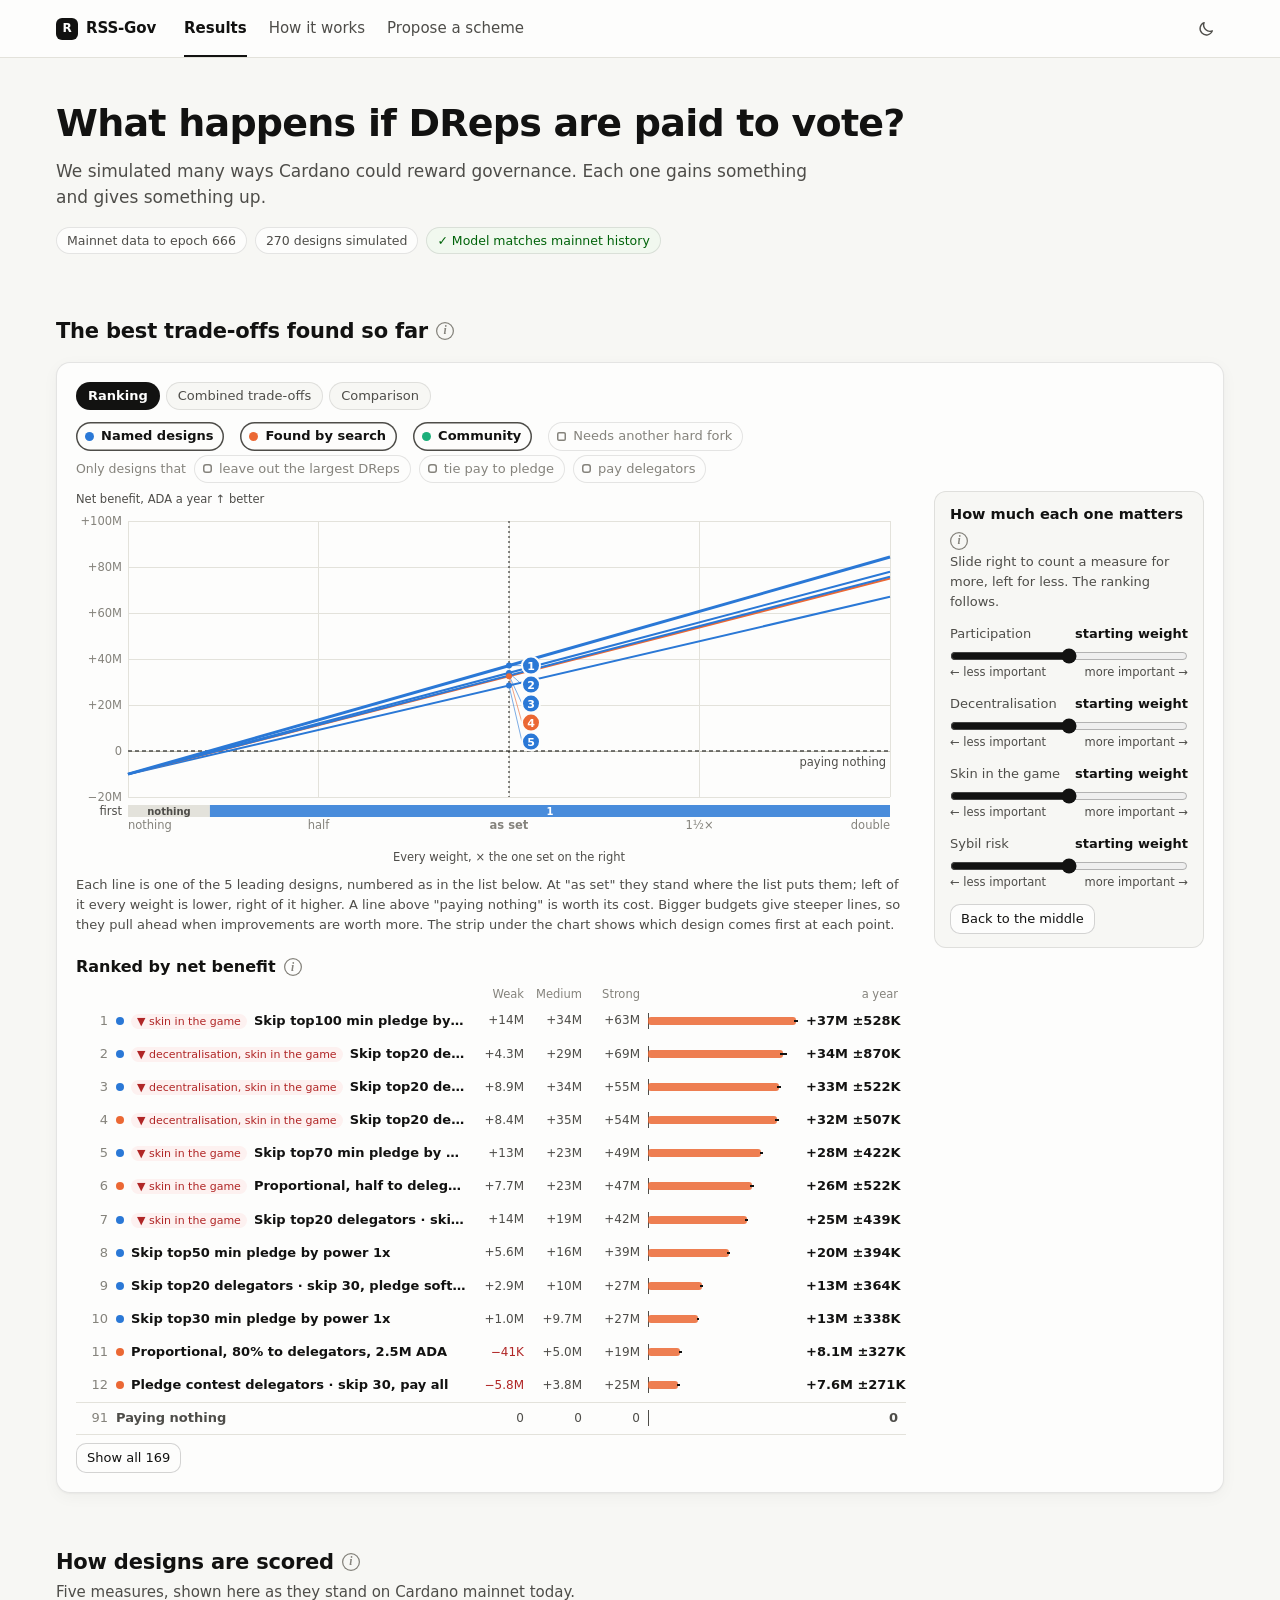
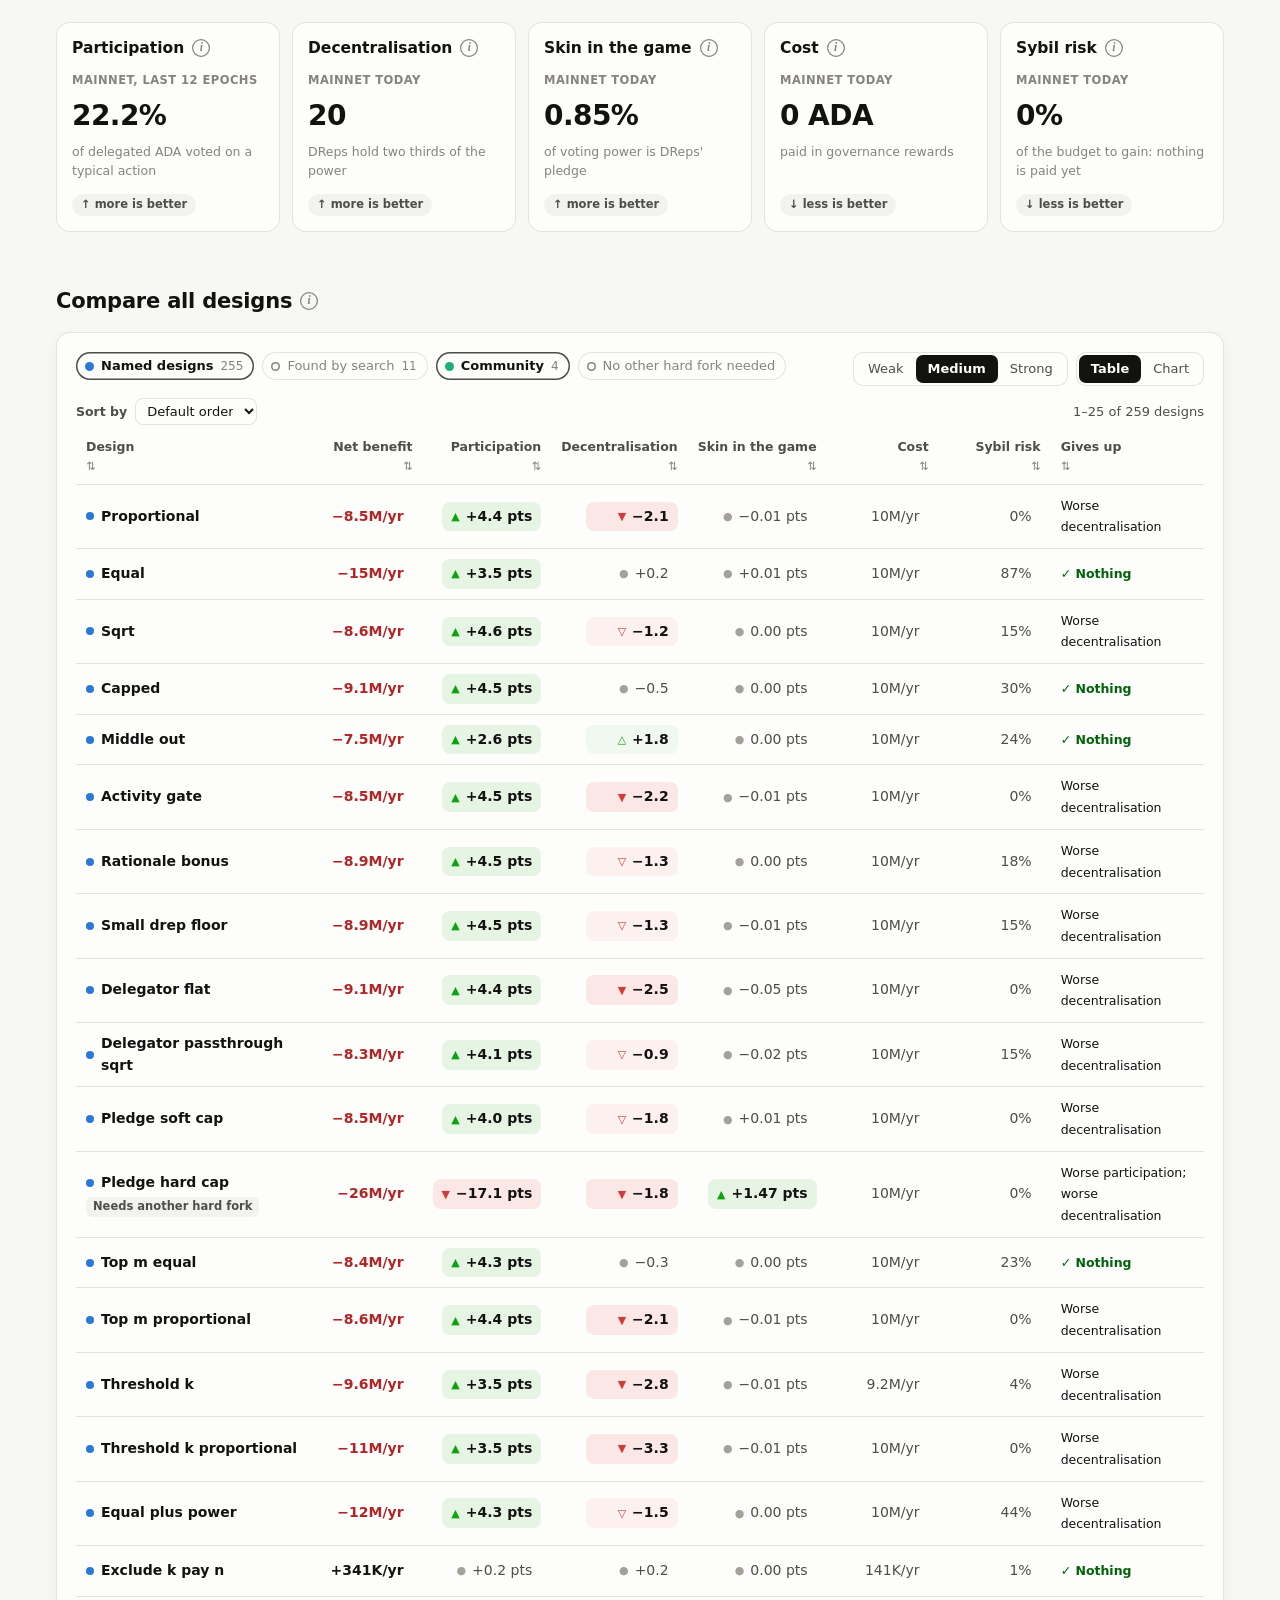
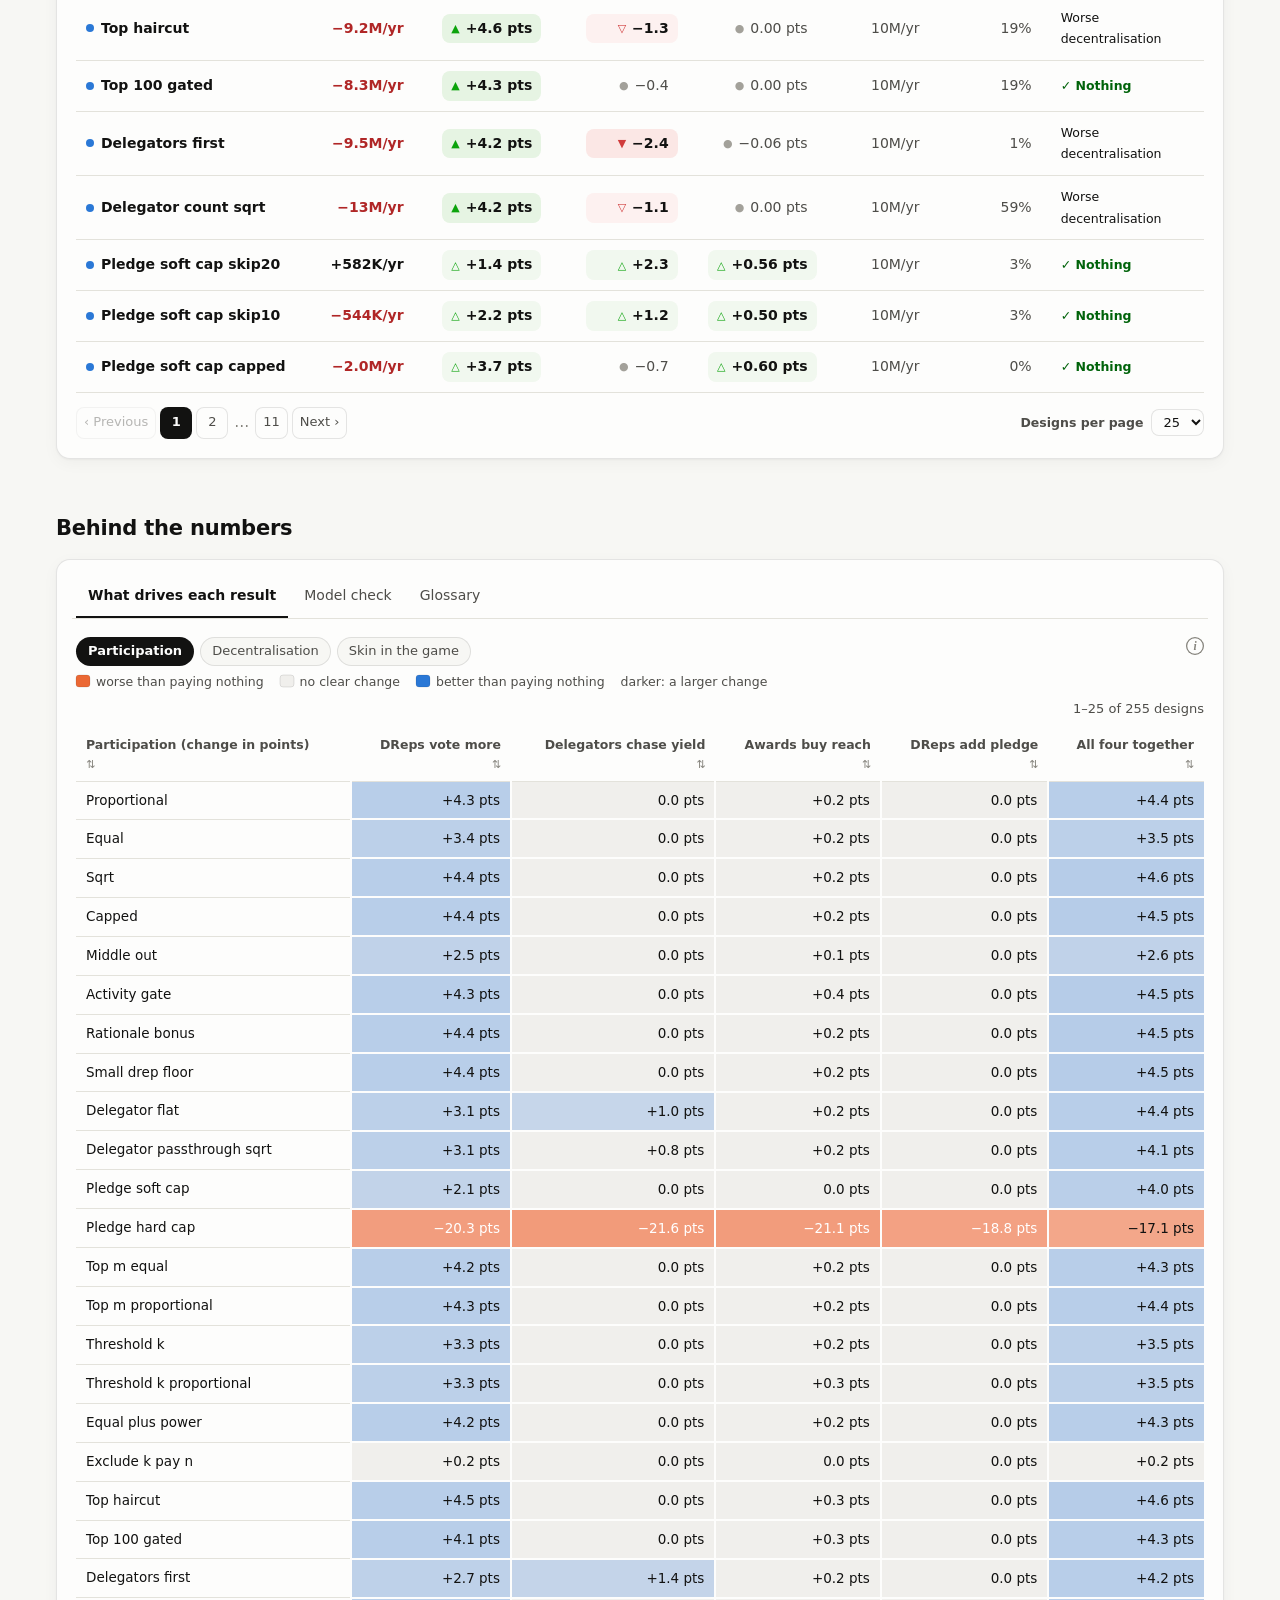
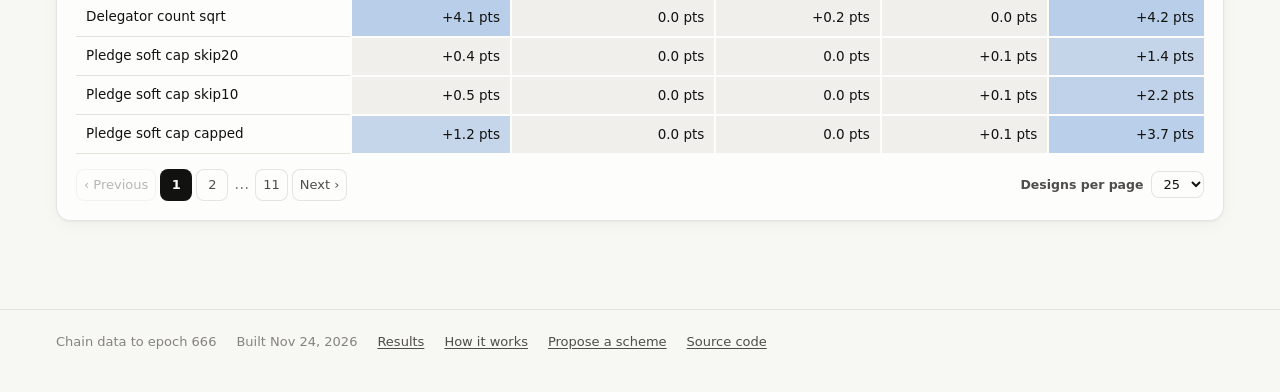
==== commit 27a4e290: "Delegator yield cap, skipping more of the largest DReps, newcomer's bloc - delegator_yield_cap: no D" ====
--- a/results/site/index.html
+++ b/results/site/index.html
@@ -158,8 +158,8 @@
   <div class="drawer-body" id="detail"></div>
 </aside>
 <div id="tip" role="tooltip"></div>
-<script src="data.js?v=03d628a3b8"></script>
-<script src="common.js?v=29155c3061"></script>
+<script src="data.js?v=b91ac6b341"></script>
+<script src="common.js?v=1113d24df8"></script>
 <script src="ranking.js?v=c0deb0285a"></script>
 <script src="dashboard.js?v=f2d06eccd7"></script>
 </body>
